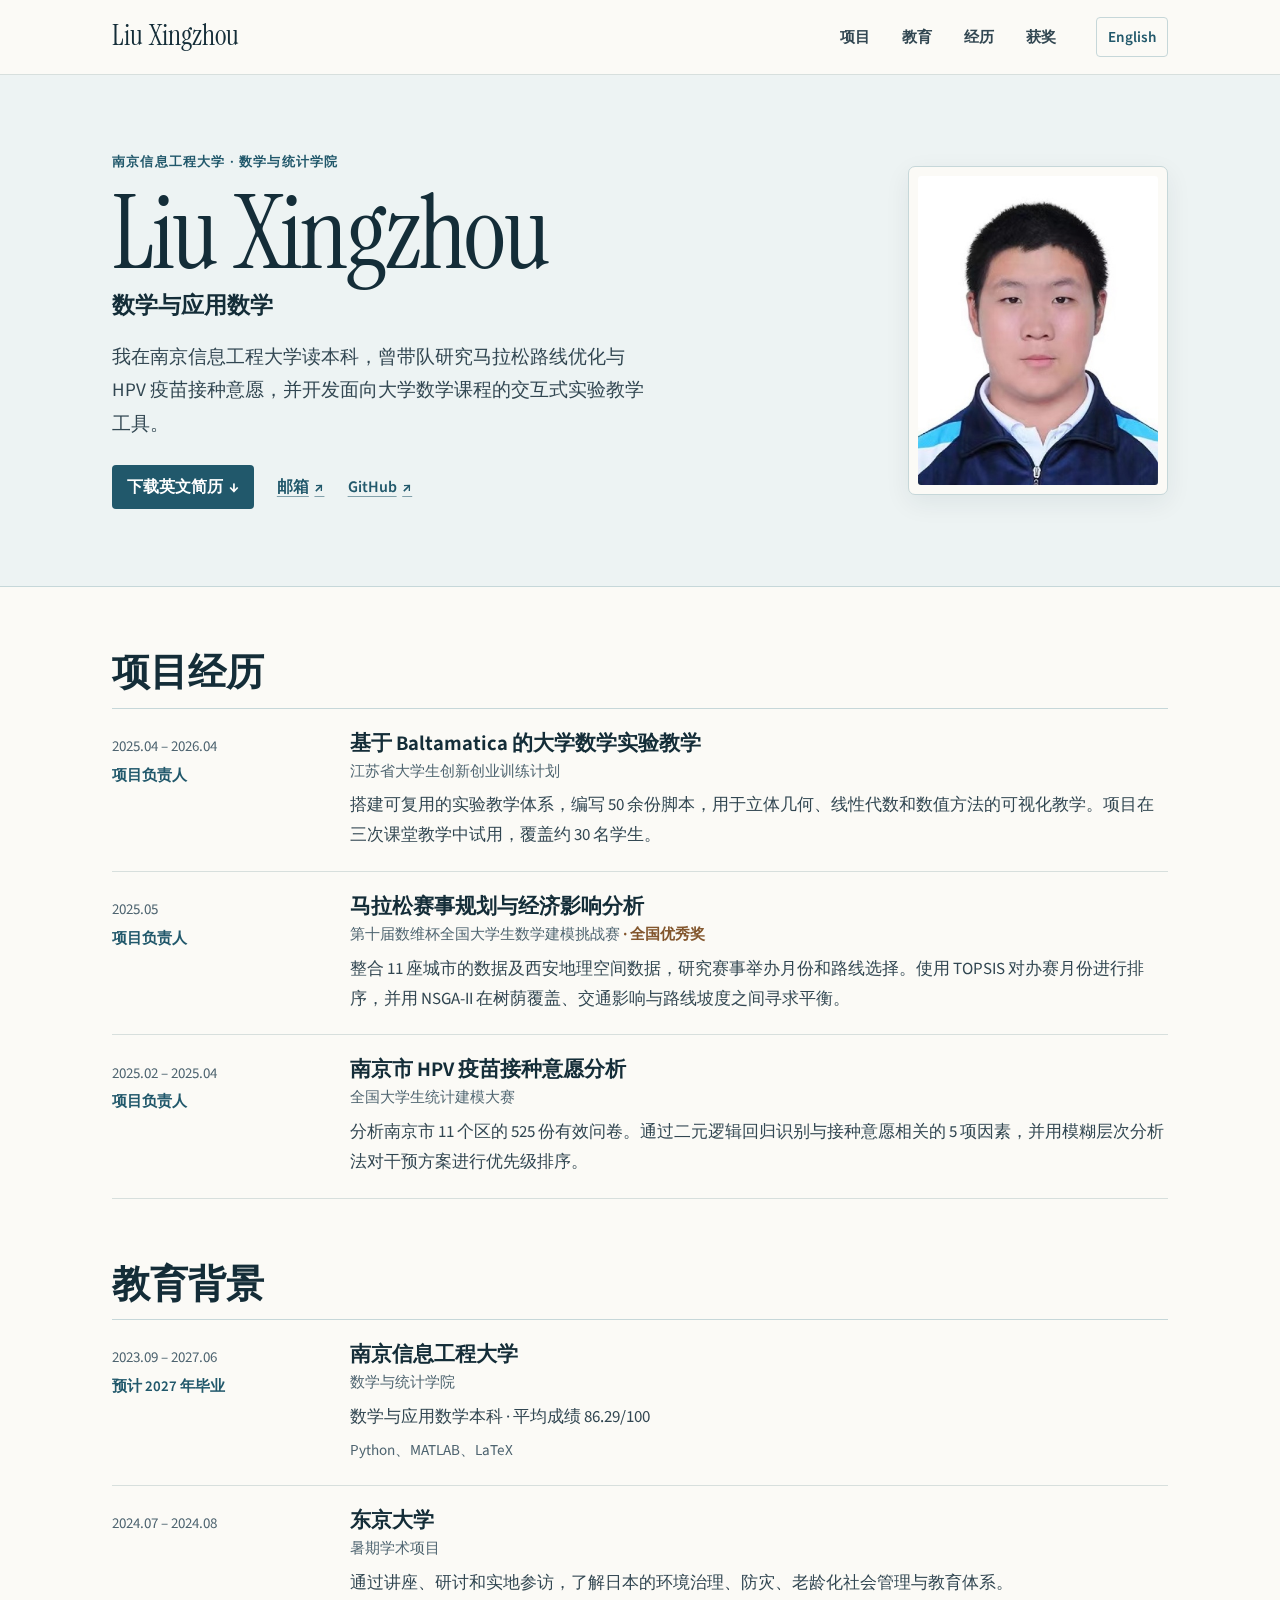
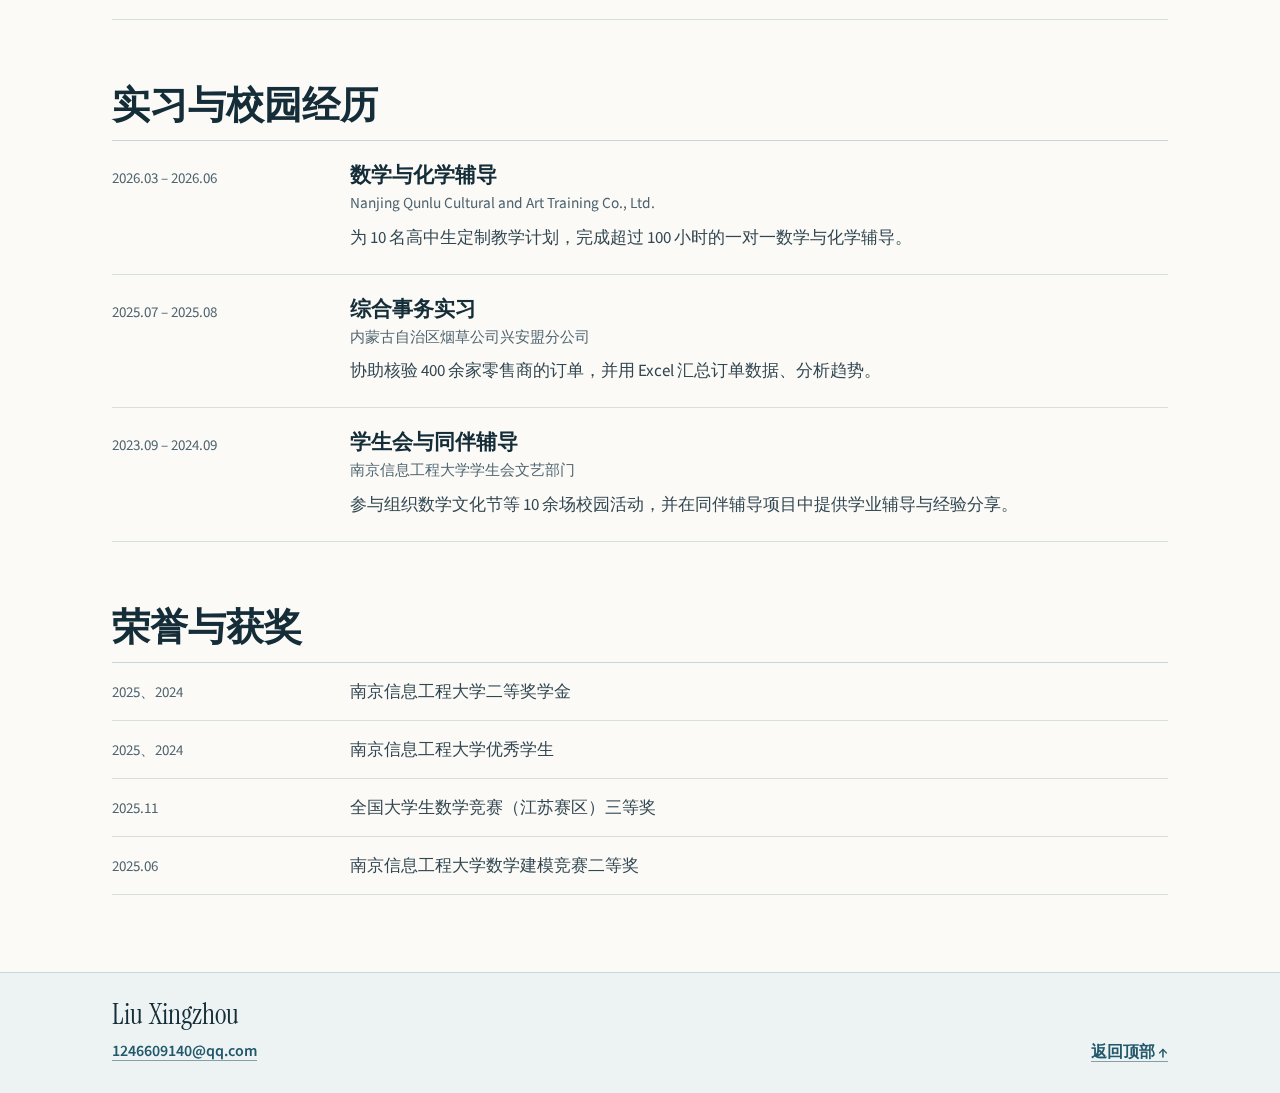
==== zh.html @ d93e66ef "Publish Liu Xingzhou's bilingual academic homepage" ====
<!doctype html>
<html lang="zh-CN">
<head>
  <meta charset="utf-8">
  <meta name="viewport" content="width=device-width, initial-scale=1">
  <meta name="description" content="Liu Xingzhou 的个人学术主页。南京信息工程大学数学与应用数学专业本科生。">
  <title>Liu Xingzhou | 个人学术主页</title>
  <link rel="alternate" hreflang="en" href="index.html">
  <link rel="icon" type="image/png" href="assets/favicon.png">
  <link rel="stylesheet" href="style.css">
</head>
<body id="top">
  <a class="skip-link" href="#main">跳转到正文</a>
  <header class="site-header">
    <div class="shell masthead">
      <a class="wordmark" href="#top" lang="en">Liu Xingzhou</a>
      <nav class="site-nav" aria-label="主导航">
        <a href="#projects">项目</a>
        <a href="#education">教育</a>
        <a href="#experience">经历</a>
        <a href="#honors">获奖</a>
      </nav>
      <a class="language-link" href="index.html" hreflang="en" lang="en">English</a>
    </div>
  </header>

  <main id="main" tabindex="-1">
    <section class="hero" aria-labelledby="name">
      <div class="shell hero-layout">
        <div class="hero-copy">
          <p class="affiliation">南京信息工程大学 · 数学与统计学院</p>
          <h1 id="name" lang="en">Liu Xingzhou</h1>
          <p class="hero-subtitle">数学与应用数学</p>
          <p class="intro">我在南京信息工程大学读本科，曾带队研究马拉松路线优化与 HPV 疫苗接种意愿，并开发面向大学数学课程的交互式实验教学工具。</p>
          <div class="hero-links">
            <a class="primary-link" href="assets/liu-xingzhou-cv.pdf" download>下载英文简历 <span aria-hidden="true">↓</span></a>
            <a class="text-link" href="mailto:1246609140@qq.com">邮箱 <span aria-hidden="true">↗</span></a>
            <a class="text-link" href="https://github.com/JasonDonaldLiu" lang="en">GitHub <span aria-hidden="true">↗</span></a>
          </div>
        </div>
        <div class="portrait">
          <img src="assets/portrait.jpg" width="413" height="531" alt="Liu Xingzhou 的个人照片" fetchpriority="high">
        </div>
      </div>
    </section>

    <div class="shell content">
      <section id="projects" class="section" aria-labelledby="projects-title">
        <h2 id="projects-title">项目经历</h2>
        <article class="entry">
          <div class="entry-meta">
            <p><time datetime="2025-04">2025.04</time> – <time datetime="2026-04">2026.04</time></p>
            <p class="role">项目负责人</p>
          </div>
          <div>
            <h3>基于 Baltamatica 的大学数学实验教学</h3>
            <p class="context">江苏省大学生创新创业训练计划</p>
            <p>搭建可复用的实验教学体系，编写 50 余份脚本，用于立体几何、线性代数和数值方法的可视化教学。项目在三次课堂教学中试用，覆盖约 30 名学生。</p>
          </div>
        </article>
        <article class="entry">
          <div class="entry-meta">
            <p><time datetime="2025-05">2025.05</time></p>
            <p class="role">项目负责人</p>
          </div>
          <div>
            <h3>马拉松赛事规划与经济影响分析</h3>
            <p class="context">第十届数维杯全国大学生数学建模挑战赛 <span class="award-note">· 全国优秀奖</span></p>
            <p>整合 11 座城市的数据及西安地理空间数据，研究赛事举办月份和路线选择。使用 TOPSIS 对办赛月份进行排序，并用 NSGA-II 在树荫覆盖、交通影响与路线坡度之间寻求平衡。</p>
          </div>
        </article>
        <article class="entry">
          <div class="entry-meta">
            <p><time datetime="2025-02">2025.02</time> – <time datetime="2025-04">2025.04</time></p>
            <p class="role">项目负责人</p>
          </div>
          <div>
            <h3>南京市 HPV 疫苗接种意愿分析</h3>
            <p class="context">全国大学生统计建模大赛</p>
            <p>分析南京市 11 个区的 525 份有效问卷。通过二元逻辑回归识别与接种意愿相关的 5 项因素，并用模糊层次分析法对干预方案进行优先级排序。</p>
          </div>
        </article>
      </section>

      <section id="education" class="section" aria-labelledby="education-title">
        <h2 id="education-title">教育背景</h2>
        <article class="entry">
          <div class="entry-meta">
            <p><time datetime="2023-09">2023.09</time> – <time datetime="2027-06">2027.06</time></p>
            <p class="role">预计 2027 年毕业</p>
          </div>
          <div>
            <h3>南京信息工程大学</h3>
            <p class="context">数学与统计学院</p>
            <p>数学与应用数学本科 · 平均成绩 86.29/100</p>
            <p class="tools">Python、MATLAB、LaTeX</p>
          </div>
        </article>
        <article class="entry">
          <div class="entry-meta">
            <p><time datetime="2024-07">2024.07</time> – <time datetime="2024-08">2024.08</time></p>
          </div>
          <div>
            <h3>东京大学</h3>
            <p class="context">暑期学术项目</p>
            <p>通过讲座、研讨和实地参访，了解日本的环境治理、防灾、老龄化社会管理与教育体系。</p>
          </div>
        </article>
      </section>

      <section id="experience" class="section" aria-labelledby="experience-title">
        <h2 id="experience-title">实习与校园经历</h2>
        <article class="entry">
          <div class="entry-meta">
            <p><time datetime="2026-03">2026.03</time> – <time datetime="2026-06">2026.06</time></p>
          </div>
          <div>
            <h3>数学与化学辅导</h3>
            <p class="context" lang="en">Nanjing Qunlu Cultural and Art Training Co., Ltd.</p>
            <p>为 10 名高中生定制教学计划，完成超过 100 小时的一对一数学与化学辅导。</p>
          </div>
        </article>
        <article class="entry">
          <div class="entry-meta">
            <p><time datetime="2025-07">2025.07</time> – <time datetime="2025-08">2025.08</time></p>
          </div>
          <div>
            <h3>综合事务实习</h3>
            <p class="context">内蒙古自治区烟草公司兴安盟分公司</p>
            <p>协助核验 400 余家零售商的订单，并用 Excel 汇总订单数据、分析趋势。</p>
          </div>
        </article>
        <article class="entry">
          <div class="entry-meta">
            <p><time datetime="2023-09">2023.09</time> – <time datetime="2024-09">2024.09</time></p>
          </div>
          <div>
            <h3>学生会与同伴辅导</h3>
            <p class="context">南京信息工程大学学生会文艺部门</p>
            <p>参与组织数学文化节等 10 余场校园活动，并在同伴辅导项目中提供学业辅导与经验分享。</p>
          </div>
        </article>
      </section>

      <section id="honors" class="section" aria-labelledby="honors-title">
        <h2 id="honors-title">荣誉与获奖</h2>
        <ul class="honors-list">
          <li><span class="honors-date"><time datetime="2025">2025</time>、<time datetime="2024">2024</time></span><span>南京信息工程大学二等奖学金</span></li>
          <li><span class="honors-date"><time datetime="2025">2025</time>、<time datetime="2024">2024</time></span><span>南京信息工程大学优秀学生</span></li>
          <li><time class="honors-date" datetime="2025-11">2025.11</time><span>全国大学生数学竞赛（江苏赛区）三等奖</span></li>
          <li><time class="honors-date" datetime="2025-06">2025.06</time><span>南京信息工程大学数学建模竞赛二等奖</span></li>
        </ul>
      </section>
    </div>
  </main>

  <footer class="site-footer">
    <div class="shell footer-layout">
      <div>
        <p class="wordmark" lang="en">Liu Xingzhou</p>
        <a class="text-link" href="mailto:1246609140@qq.com">1246609140@qq.com</a>
      </div>
      <a class="text-link" href="#top">返回顶部 <span aria-hidden="true">↑</span></a>
    </div>
  </footer>
</body>
</html>
---- style.css ----
@font-face {
  font-family: "Instrument Serif";
  src: url("assets/instrument-serif.ttf") format("truetype");
  font-weight: 400;
  font-display: swap;
}

@font-face {
  font-family: "Source Sans 3";
  src: url("assets/source-sans-3.woff2") format("woff2");
  font-weight: 200 900;
  font-display: swap;
}

:root {
  color-scheme: light;
  --paper: #fbfaf6;
  --mist: #edf3f3;
  --ink: #142d38;
  --text: #314651;
  --muted: #4e6470;
  --accent: #21586b;
  --dark-accent: #143e4e;
  --rule: #d7dfdd;
  --hero-rule: #c6d7d9;
  --copper: #82562d;
  --serif: "Instrument Serif", "STIX Two Text", Georgia, serif;
  --sans: "Source Sans 3", system-ui, "PingFang SC", "Microsoft YaHei", sans-serif;
  --gutter: clamp(1.25rem, 4vw, 2.5rem);
}

*, *::before, *::after {
  box-sizing: border-box;
}

body {
  margin: 0;
  background: var(--paper);
  color: var(--text);
  font-family: var(--sans);
  font-size: 1.0625rem;
  line-height: 1.6;
}

h1, h2, h3, p {
  margin: 0;
}

a {
  color: var(--accent);
  text-underline-offset: 0.24em;
}

a:hover {
  color: var(--dark-accent);
}

a:focus-visible {
  outline: 2px solid var(--accent);
  outline-offset: 4px;
}

.shell {
  width: min(100% - var(--gutter) * 2, 66rem);
  margin-inline: auto;
}

.skip-link {
  position: absolute;
  z-index: 1;
  top: 0.75rem;
  left: var(--gutter);
  padding: 0.5rem 0.85rem;
  transform: translateY(calc(-100% - 0.75rem));
  background: var(--paper);
}

.skip-link:focus {
  transform: none;
}

.site-header {
  border-bottom: 1px solid var(--rule);
}

.masthead {
  display: grid;
  grid-template-columns: 1fr auto auto;
  grid-template-areas: "name nav language";
  align-items: center;
  gap: clamp(1rem, 3.2vw, 2.5rem);
  min-height: 4.6rem;
}

.wordmark {
  grid-area: name;
  width: fit-content;
  color: var(--ink);
  font-family: var(--serif);
  font-size: 1.75rem;
  line-height: 1.1;
  text-decoration: none;
}

.site-nav {
  grid-area: nav;
  display: flex;
  flex-wrap: wrap;
  gap: 0.15rem clamp(0.85rem, 3vw, 2rem);
}

.site-nav a,
.language-link {
  display: inline-flex;
  align-items: center;
  min-height: 2.5rem;
  font-size: 0.95rem;
  font-weight: 600;
  text-decoration: none;
}

.site-nav a {
  color: var(--text);
}

.site-nav a:hover {
  color: var(--accent);
  text-decoration: underline;
}

.language-link {
  grid-area: language;
  justify-content: center;
  justify-self: end;
  min-width: 3.75rem;
  padding-inline: 0.7rem;
  border: 1px solid var(--hero-rule);
  border-radius: 4px;
}

.language-link:hover {
  background: var(--mist);
}

.hero {
  background: var(--mist);
  border-bottom: 1px solid var(--hero-rule);
}

.hero-layout {
  display: grid;
  grid-template-columns: minmax(0, 1fr) clamp(12.5rem, 23vw, 16.25rem);
  align-items: center;
  column-gap: clamp(2.25rem, 9vw, 8.5rem);
  padding-block: clamp(3.25rem, 6vw, 5.5rem);
}

.affiliation {
  color: var(--accent);
  font-size: 0.82rem;
  font-weight: 650;
  letter-spacing: 0.09em;
  text-transform: uppercase;
}

h1 {
  margin-block: 0.62rem 0.32rem;
  color: var(--ink);
  font-family: var(--serif);
  font-size: clamp(3.45rem, 8vw, 6.5rem);
  font-weight: 400;
  letter-spacing: -0.022em;
  line-height: 0.98;
}

.hero-subtitle {
  color: var(--ink);
  font-size: clamp(1.12rem, 2.2vw, 1.45rem);
  font-weight: 600;
  line-height: 1.4;
}

.intro {
  max-width: 34rem;
  margin-block: 1.1rem 1.55rem;
  font-size: clamp(1.0625rem, 1.7vw, 1.2rem);
}

.hero-links {
  display: flex;
  flex-wrap: wrap;
  align-items: center;
  gap: 0.3rem clamp(0.9rem, 3vw, 1.45rem);
}

.hero-links a {
  display: inline-flex;
  align-items: center;
  gap: 0.35rem;
  min-height: 2.75rem;
  white-space: nowrap;
}

.primary-link {
  padding: 0.5rem 0.94rem;
  border-radius: 4px;
  background: var(--accent);
  color: #fff;
  font-size: 1rem;
  font-weight: 650;
  text-decoration: none;
}

.primary-link:hover {
  background: var(--dark-accent);
  color: #fff;
}

.text-link {
  font-size: 1rem;
  font-weight: 600;
  text-decoration-color: #81a0aa;
}

.text-link:hover {
  text-decoration-color: currentColor;
}

.portrait {
  padding: 0.55rem;
  border: 1px solid var(--hero-rule);
  border-radius: 7px;
  background: var(--paper);
  box-shadow: 0 8px 26px rgb(20 45 56 / 7%);
}

.portrait img {
  display: block;
  width: 100%;
  height: auto;
  border-radius: 3px;
}

.content {
  padding-block: clamp(2.65rem, 5vw, 4.5rem) clamp(3.5rem, 6vw, 5rem);
}

.section + .section {
  margin-top: clamp(2.5rem, 6vw, 4rem);
}

h2 {
  padding-bottom: 0.62rem;
  border-bottom: 1px solid var(--hero-rule);
  color: var(--ink);
  font-family: var(--serif);
  font-size: clamp(2.45rem, 4.4vw, 3.55rem);
  font-weight: 400;
  letter-spacing: -0.018em;
  line-height: 1.12;
}

.entry, .honors-list li {
  display: grid;
  grid-template-columns: 11.75rem minmax(0, 1fr);
  gap: clamp(1.5rem, 4vw, 3.15rem);
  border-bottom: 1px solid var(--rule);
}

.entry {
  padding-block: 1.32rem;
}

.entry-meta,
.honors-date {
  color: var(--muted);
  font-size: 0.94rem;
  font-variant-numeric: tabular-nums;
}

.entry-meta {
  padding-top: 0.19rem;
}

.role {
  margin-top: 0.15rem;
  color: var(--accent);
  font-weight: 600;
}

h3 {
  color: var(--ink);
  font-size: clamp(1.2rem, 2.3vw, 1.47rem);
  font-weight: 650;
  line-height: 1.28;
}

.context {
  margin-top: 0.26rem;
  color: var(--muted);
  font-size: 0.96rem;
  line-height: 1.4;
}

.context + p {
  margin-top: 0.52rem;
}

.award-note {
  color: var(--copper);
  font-weight: 650;
}

.tools {
  margin-top: 0.35rem;
  color: var(--muted);
  font-size: 0.95rem;
}

.honors-list {
  margin: 0;
  padding: 0;
  list-style: none;
}

.honors-list li {
  align-items: baseline;
  padding-block: 0.85rem;
}

.site-footer {
  border-top: 1px solid var(--hero-rule);
  background: var(--mist);
}

.footer-layout {
  display: flex;
  flex-wrap: wrap;
  align-items: end;
  justify-content: space-between;
  gap: 0.8rem 1rem;
  padding-block: 1.7rem;
}

.site-footer .wordmark {
  margin-bottom: 0.35rem;
}

html[lang="zh-CN"] body {
  line-height: 1.75;
}

html[lang="zh-CN"] h2 {
  padding-bottom: 0.85rem;
  font-family: var(--sans);
  font-size: clamp(1.75rem, 4.4vw, 2.4rem);
  font-weight: 600;
  letter-spacing: 0;
}

html[lang="zh-CN"] h3 {
  font-size: clamp(1.13rem, 2.3vw, 1.3rem);
}

@media (max-width: 45rem) {
  .masthead {
    grid-template-columns: 1fr auto;
    grid-template-areas: "name language" "nav nav";
    row-gap: 0.1rem;
    padding-top: 0.58rem;
  }

  .site-nav {
    gap: 0.05rem clamp(1rem, 4vw, 1.8rem);
  }

  .hero-layout {
    grid-template-columns: 1fr;
    gap: 1.5rem;
    padding-block: 2rem 2.25rem;
  }

  .portrait {
    grid-row: 1;
    width: clamp(7.3rem, 28vw, 9.5rem);
    padding: 0.32rem;
  }

  h1 {
    font-size: clamp(3.15rem, 12vw, 5.4rem);
  }

  .entry,
  .honors-list li {
    grid-template-columns: 1fr;
    gap: 0.34rem;
  }

  .entry-meta {
    display: flex;
    flex-wrap: wrap;
    gap: 0.15rem 0.8rem;
    padding-top: 0;
  }

  .entry-meta .role {
    margin-top: 0;
  }
}

@media (prefers-reduced-motion: no-preference) {
  html {
    scroll-behavior: smooth;
  }
}
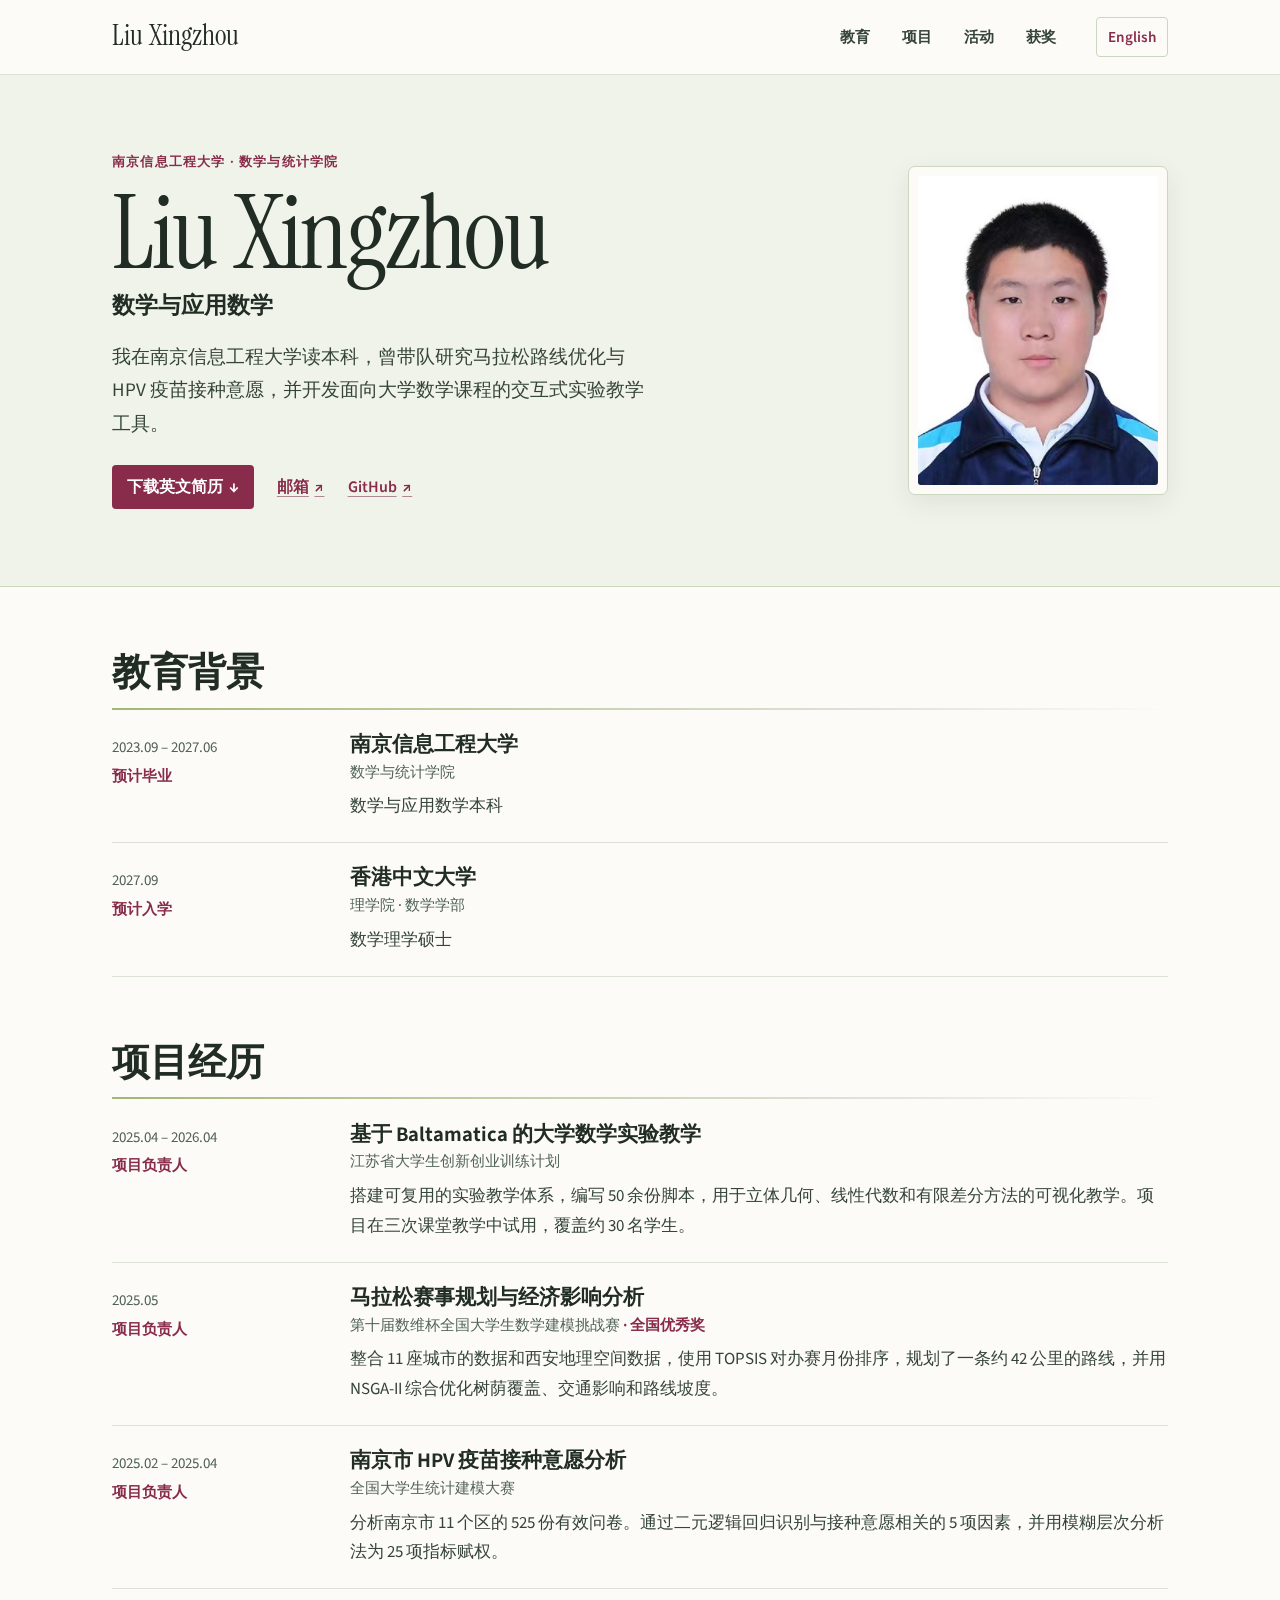
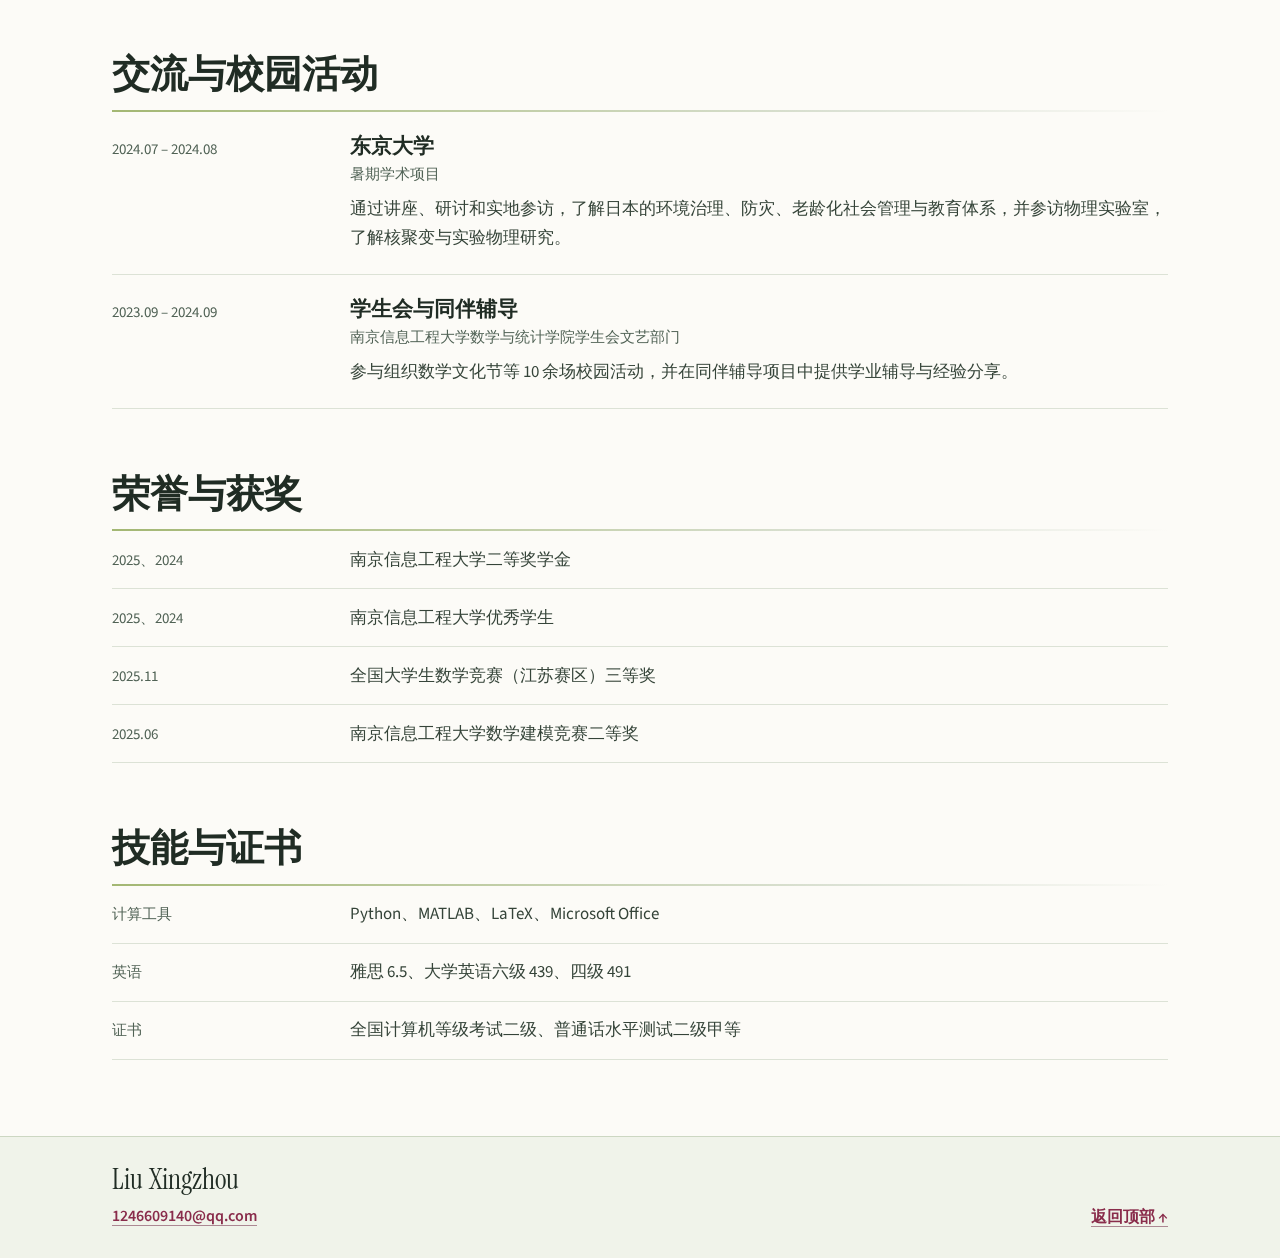
==== commit ba7bf4f5: "Refresh academic CV and bilingual homepage" ====
--- a/zh.html
+++ b/zh.html
@@ -15,9 +15,9 @@
     <div class="shell masthead">
       <a class="wordmark" href="#top" lang="en">Liu Xingzhou</a>
       <nav class="site-nav" aria-label="主导航">
+        <a href="#education">教育</a>
         <a href="#projects">项目</a>
-        <a href="#education">教育</a>
-        <a href="#experience">经历</a>
+        <a href="#experience">活动</a>
         <a href="#honors">获奖</a>
       </nav>
       <a class="language-link" href="index.html" hreflang="en" lang="en">English</a>
@@ -45,6 +45,32 @@
     </section>
 
     <div class="shell content">
+      <section id="education" class="section" aria-labelledby="education-title">
+        <h2 id="education-title">教育背景</h2>
+        <article class="entry">
+          <div class="entry-meta">
+            <p><time datetime="2023-09">2023.09</time> – <time datetime="2027-06">2027.06</time></p>
+            <p class="role">预计毕业</p>
+          </div>
+          <div>
+            <h3>南京信息工程大学</h3>
+            <p class="context">数学与统计学院</p>
+            <p>数学与应用数学本科</p>
+          </div>
+        </article>
+        <article class="entry">
+          <div class="entry-meta">
+            <p><time datetime="2027-09">2027.09</time></p>
+            <p class="role">预计入学</p>
+          </div>
+          <div>
+            <h3>香港中文大学</h3>
+            <p class="context">理学院 · 数学学部</p>
+            <p>数学理学硕士</p>
+          </div>
+        </article>
+      </section>
+
       <section id="projects" class="section" aria-labelledby="projects-title">
         <h2 id="projects-title">项目经历</h2>
         <article class="entry">
@@ -55,7 +81,7 @@
           <div>
             <h3>基于 Baltamatica 的大学数学实验教学</h3>
             <p class="context">江苏省大学生创新创业训练计划</p>
-            <p>搭建可复用的实验教学体系，编写 50 余份脚本，用于立体几何、线性代数和数值方法的可视化教学。项目在三次课堂教学中试用，覆盖约 30 名学生。</p>
+            <p>搭建可复用的实验教学体系，编写 50 余份脚本，用于立体几何、线性代数和有限差分方法的可视化教学。项目在三次课堂教学中试用，覆盖约 30 名学生。</p>
           </div>
         </article>
         <article class="entry">
@@ -66,7 +92,7 @@
           <div>
             <h3>马拉松赛事规划与经济影响分析</h3>
             <p class="context">第十届数维杯全国大学生数学建模挑战赛 <span class="award-note">· 全国优秀奖</span></p>
-            <p>整合 11 座城市的数据及西安地理空间数据，研究赛事举办月份和路线选择。使用 TOPSIS 对办赛月份进行排序，并用 NSGA-II 在树荫覆盖、交通影响与路线坡度之间寻求平衡。</p>
+            <p>整合 11 座城市的数据和西安地理空间数据，使用 TOPSIS 对办赛月份排序，规划了一条约 42 公里的路线，并用 NSGA-II 综合优化树荫覆盖、交通影响和路线坡度。</p>
           </div>
         </article>
         <article class="entry">
@@ -77,25 +103,13 @@
           <div>
             <h3>南京市 HPV 疫苗接种意愿分析</h3>
             <p class="context">全国大学生统计建模大赛</p>
-            <p>分析南京市 11 个区的 525 份有效问卷。通过二元逻辑回归识别与接种意愿相关的 5 项因素，并用模糊层次分析法对干预方案进行优先级排序。</p>
+            <p>分析南京市 11 个区的 525 份有效问卷。通过二元逻辑回归识别与接种意愿相关的 5 项因素，并用模糊层次分析法为 25 项指标赋权。</p>
           </div>
         </article>
       </section>
 
-      <section id="education" class="section" aria-labelledby="education-title">
-        <h2 id="education-title">教育背景</h2>
-        <article class="entry">
-          <div class="entry-meta">
-            <p><time datetime="2023-09">2023.09</time> – <time datetime="2027-06">2027.06</time></p>
-            <p class="role">预计 2027 年毕业</p>
-          </div>
-          <div>
-            <h3>南京信息工程大学</h3>
-            <p class="context">数学与统计学院</p>
-            <p>数学与应用数学本科 · 平均成绩 86.29/100</p>
-            <p class="tools">Python、MATLAB、LaTeX</p>
-          </div>
-        </article>
+      <section id="experience" class="section" aria-labelledby="experience-title">
+        <h2 id="experience-title">交流与校园活动</h2>
         <article class="entry">
           <div class="entry-meta">
             <p><time datetime="2024-07">2024.07</time> – <time datetime="2024-08">2024.08</time></p>
@@ -103,31 +117,7 @@
           <div>
             <h3>东京大学</h3>
             <p class="context">暑期学术项目</p>
-            <p>通过讲座、研讨和实地参访，了解日本的环境治理、防灾、老龄化社会管理与教育体系。</p>
-          </div>
-        </article>
-      </section>
-
-      <section id="experience" class="section" aria-labelledby="experience-title">
-        <h2 id="experience-title">实习与校园经历</h2>
-        <article class="entry">
-          <div class="entry-meta">
-            <p><time datetime="2026-03">2026.03</time> – <time datetime="2026-06">2026.06</time></p>
-          </div>
-          <div>
-            <h3>数学与化学辅导</h3>
-            <p class="context" lang="en">Nanjing Qunlu Cultural and Art Training Co., Ltd.</p>
-            <p>为 10 名高中生定制教学计划，完成超过 100 小时的一对一数学与化学辅导。</p>
-          </div>
-        </article>
-        <article class="entry">
-          <div class="entry-meta">
-            <p><time datetime="2025-07">2025.07</time> – <time datetime="2025-08">2025.08</time></p>
-          </div>
-          <div>
-            <h3>综合事务实习</h3>
-            <p class="context">内蒙古自治区烟草公司兴安盟分公司</p>
-            <p>协助核验 400 余家零售商的订单，并用 Excel 汇总订单数据、分析趋势。</p>
+            <p>通过讲座、研讨和实地参访，了解日本的环境治理、防灾、老龄化社会管理与教育体系，并参访物理实验室，了解核聚变与实验物理研究。</p>
           </div>
         </article>
         <article class="entry">
@@ -136,7 +126,7 @@
           </div>
           <div>
             <h3>学生会与同伴辅导</h3>
-            <p class="context">南京信息工程大学学生会文艺部门</p>
+            <p class="context">南京信息工程大学数学与统计学院学生会文艺部门</p>
             <p>参与组织数学文化节等 10 余场校园活动，并在同伴辅导项目中提供学业辅导与经验分享。</p>
           </div>
         </article>
@@ -144,11 +134,20 @@
 
       <section id="honors" class="section" aria-labelledby="honors-title">
         <h2 id="honors-title">荣誉与获奖</h2>
-        <ul class="honors-list">
-          <li><span class="honors-date"><time datetime="2025">2025</time>、<time datetime="2024">2024</time></span><span>南京信息工程大学二等奖学金</span></li>
-          <li><span class="honors-date"><time datetime="2025">2025</time>、<time datetime="2024">2024</time></span><span>南京信息工程大学优秀学生</span></li>
-          <li><time class="honors-date" datetime="2025-11">2025.11</time><span>全国大学生数学竞赛（江苏赛区）三等奖</span></li>
-          <li><time class="honors-date" datetime="2025-06">2025.06</time><span>南京信息工程大学数学建模竞赛二等奖</span></li>
+        <ul class="detail-list">
+          <li><span class="row-label"><time datetime="2025">2025</time>、<time datetime="2024">2024</time></span><span>南京信息工程大学二等奖学金</span></li>
+          <li><span class="row-label"><time datetime="2025">2025</time>、<time datetime="2024">2024</time></span><span>南京信息工程大学优秀学生</span></li>
+          <li><time class="row-label" datetime="2025-11">2025.11</time><span>全国大学生数学竞赛（江苏赛区）三等奖</span></li>
+          <li><time class="row-label" datetime="2025-06">2025.06</time><span>南京信息工程大学数学建模竞赛二等奖</span></li>
+        </ul>
+      </section>
+
+      <section id="skills" class="section" aria-labelledby="skills-title">
+        <h2 id="skills-title">技能与证书</h2>
+        <ul class="detail-list">
+          <li><span class="row-label">计算工具</span><span>Python、MATLAB、LaTeX、Microsoft Office</span></li>
+          <li><span class="row-label">英语</span><span>雅思 6.5、大学英语六级 439、四级 491</span></li>
+          <li><span class="row-label">证书</span><span>全国计算机等级考试二级、普通话水平测试二级甲等</span></li>
         </ul>
       </section>
     </div>
--- a/style.css
+++ b/style.css
@@ -14,16 +14,16 @@
 
 :root {
   color-scheme: light;
-  --paper: #fbfaf6;
-  --mist: #edf3f3;
-  --ink: #142d38;
-  --text: #314651;
-  --muted: #4e6470;
-  --accent: #21586b;
-  --dark-accent: #143e4e;
-  --rule: #d7dfdd;
-  --hero-rule: #c6d7d9;
-  --copper: #82562d;
+  --paper: #fcfbf7;
+  --mist: #f0f3ea;
+  --ink: #202c24;
+  --text: #354439;
+  --muted: #506255;
+  --accent: #892c4b;
+  --dark-accent: #672038;
+  --rule: #dce2d6;
+  --hero-rule: #ccd7c2;
+  --section-rule: #a3b773;
   --serif: "Instrument Serif", "STIX Two Text", Georgia, serif;
   --sans: "Source Sans 3", system-ui, "PingFang SC", "Microsoft YaHei", sans-serif;
   --gutter: clamp(1.25rem, 4vw, 2.5rem);
@@ -219,7 +219,7 @@
 .text-link {
   font-size: 1rem;
   font-weight: 600;
-  text-decoration-color: #81a0aa;
+  text-decoration-color: #ac8893;
 }
 
 .text-link:hover {
@@ -231,7 +231,7 @@
   border: 1px solid var(--hero-rule);
   border-radius: 7px;
   background: var(--paper);
-  box-shadow: 0 8px 26px rgb(20 45 56 / 7%);
+  box-shadow: 0 8px 26px rgb(32 44 36 / 8%);
 }
 
 .portrait img {
@@ -251,7 +251,8 @@
 
 h2 {
   padding-bottom: 0.62rem;
-  border-bottom: 1px solid var(--hero-rule);
+  border-bottom: 2px solid var(--section-rule);
+  border-image: linear-gradient(90deg, var(--section-rule), var(--rule) 70%, transparent) 1;
   color: var(--ink);
   font-family: var(--serif);
   font-size: clamp(2.45rem, 4.4vw, 3.55rem);
@@ -260,7 +261,7 @@
   line-height: 1.12;
 }
 
-.entry, .honors-list li {
+.entry, .detail-list li {
   display: grid;
   grid-template-columns: 11.75rem minmax(0, 1fr);
   gap: clamp(1.5rem, 4vw, 3.15rem);
@@ -272,7 +273,7 @@
 }
 
 .entry-meta,
-.honors-date {
+.row-label {
   color: var(--muted);
   font-size: 0.94rem;
   font-variant-numeric: tabular-nums;
@@ -307,23 +308,17 @@
 }
 
 .award-note {
-  color: var(--copper);
+  color: var(--accent);
   font-weight: 650;
 }
 
-.tools {
-  margin-top: 0.35rem;
-  color: var(--muted);
-  font-size: 0.95rem;
-}
-
-.honors-list {
+.detail-list {
   margin: 0;
   padding: 0;
   list-style: none;
 }
 
-.honors-list li {
+.detail-list li {
   align-items: baseline;
   padding-block: 0.85rem;
 }
@@ -391,7 +386,7 @@
   }
 
   .entry,
-  .honors-list li {
+  .detail-list li {
     grid-template-columns: 1fr;
     gap: 0.34rem;
   }
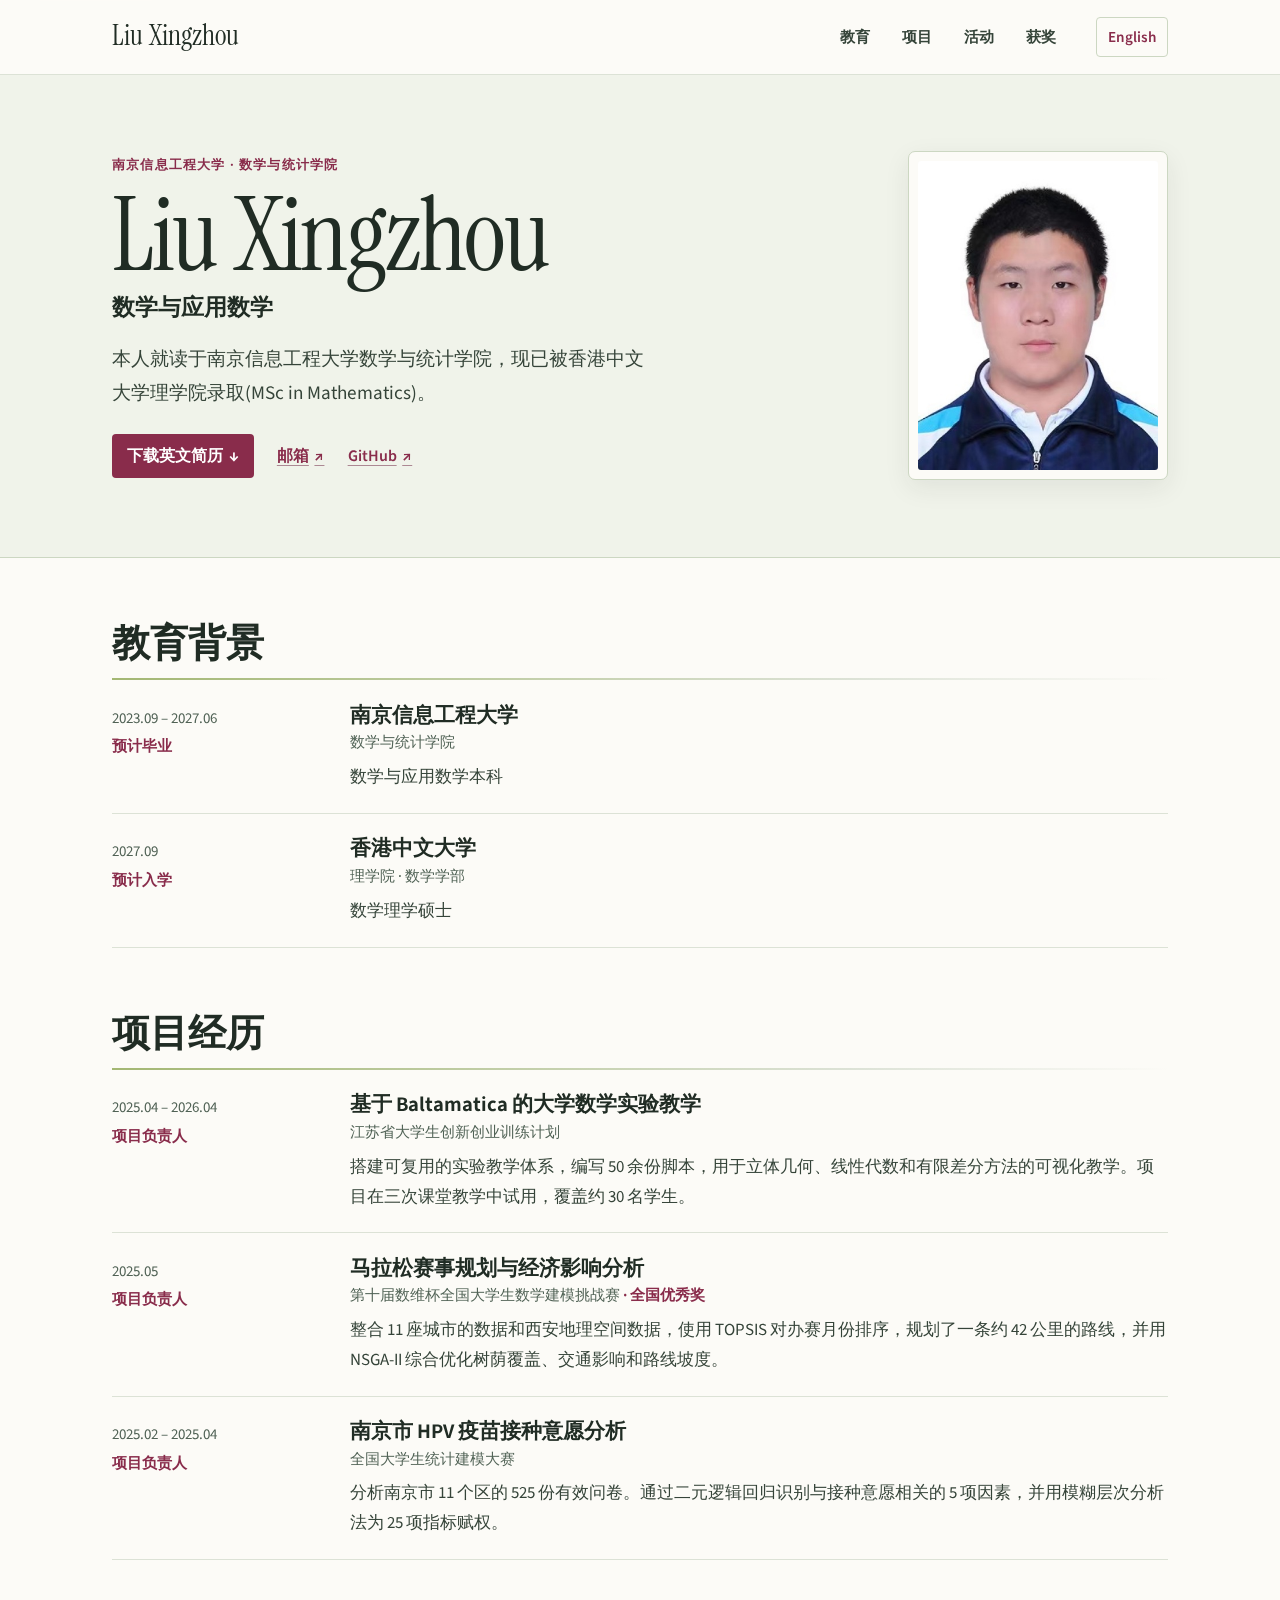
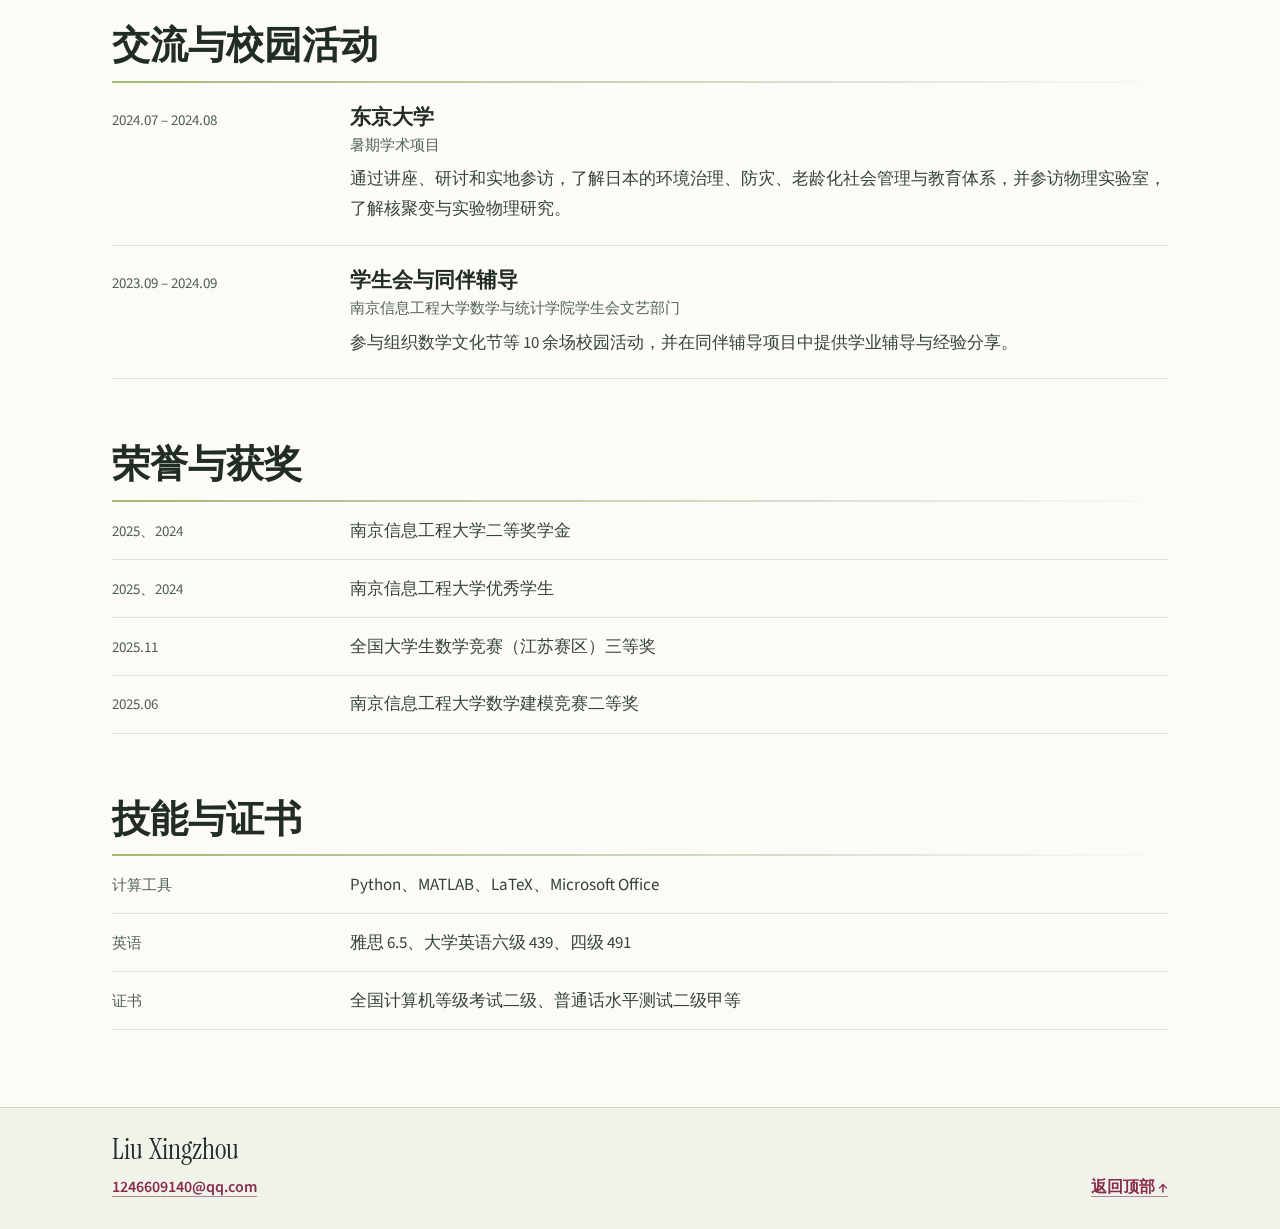
==== commit d2538ec5: "Revise introduction in zh.html Updated introduction paragraph with new information about academic st" ====
--- a/zh.html
+++ b/zh.html
@@ -31,7 +31,7 @@
           <p class="affiliation">南京信息工程大学 · 数学与统计学院</p>
           <h1 id="name" lang="en">Liu Xingzhou</h1>
           <p class="hero-subtitle">数学与应用数学</p>
-          <p class="intro">我在南京信息工程大学读本科，曾带队研究马拉松路线优化与 HPV 疫苗接种意愿，并开发面向大学数学课程的交互式实验教学工具。</p>
+          <p class="intro">本人就读于南京信息工程大学数学与统计学院，现已被香港中文大学理学院录取(MSc in Mathematics)。</p>
           <div class="hero-links">
             <a class="primary-link" href="assets/liu-xingzhou-cv.pdf" download>下载英文简历 <span aria-hidden="true">↓</span></a>
             <a class="text-link" href="mailto:1246609140@qq.com">邮箱 <span aria-hidden="true">↗</span></a>
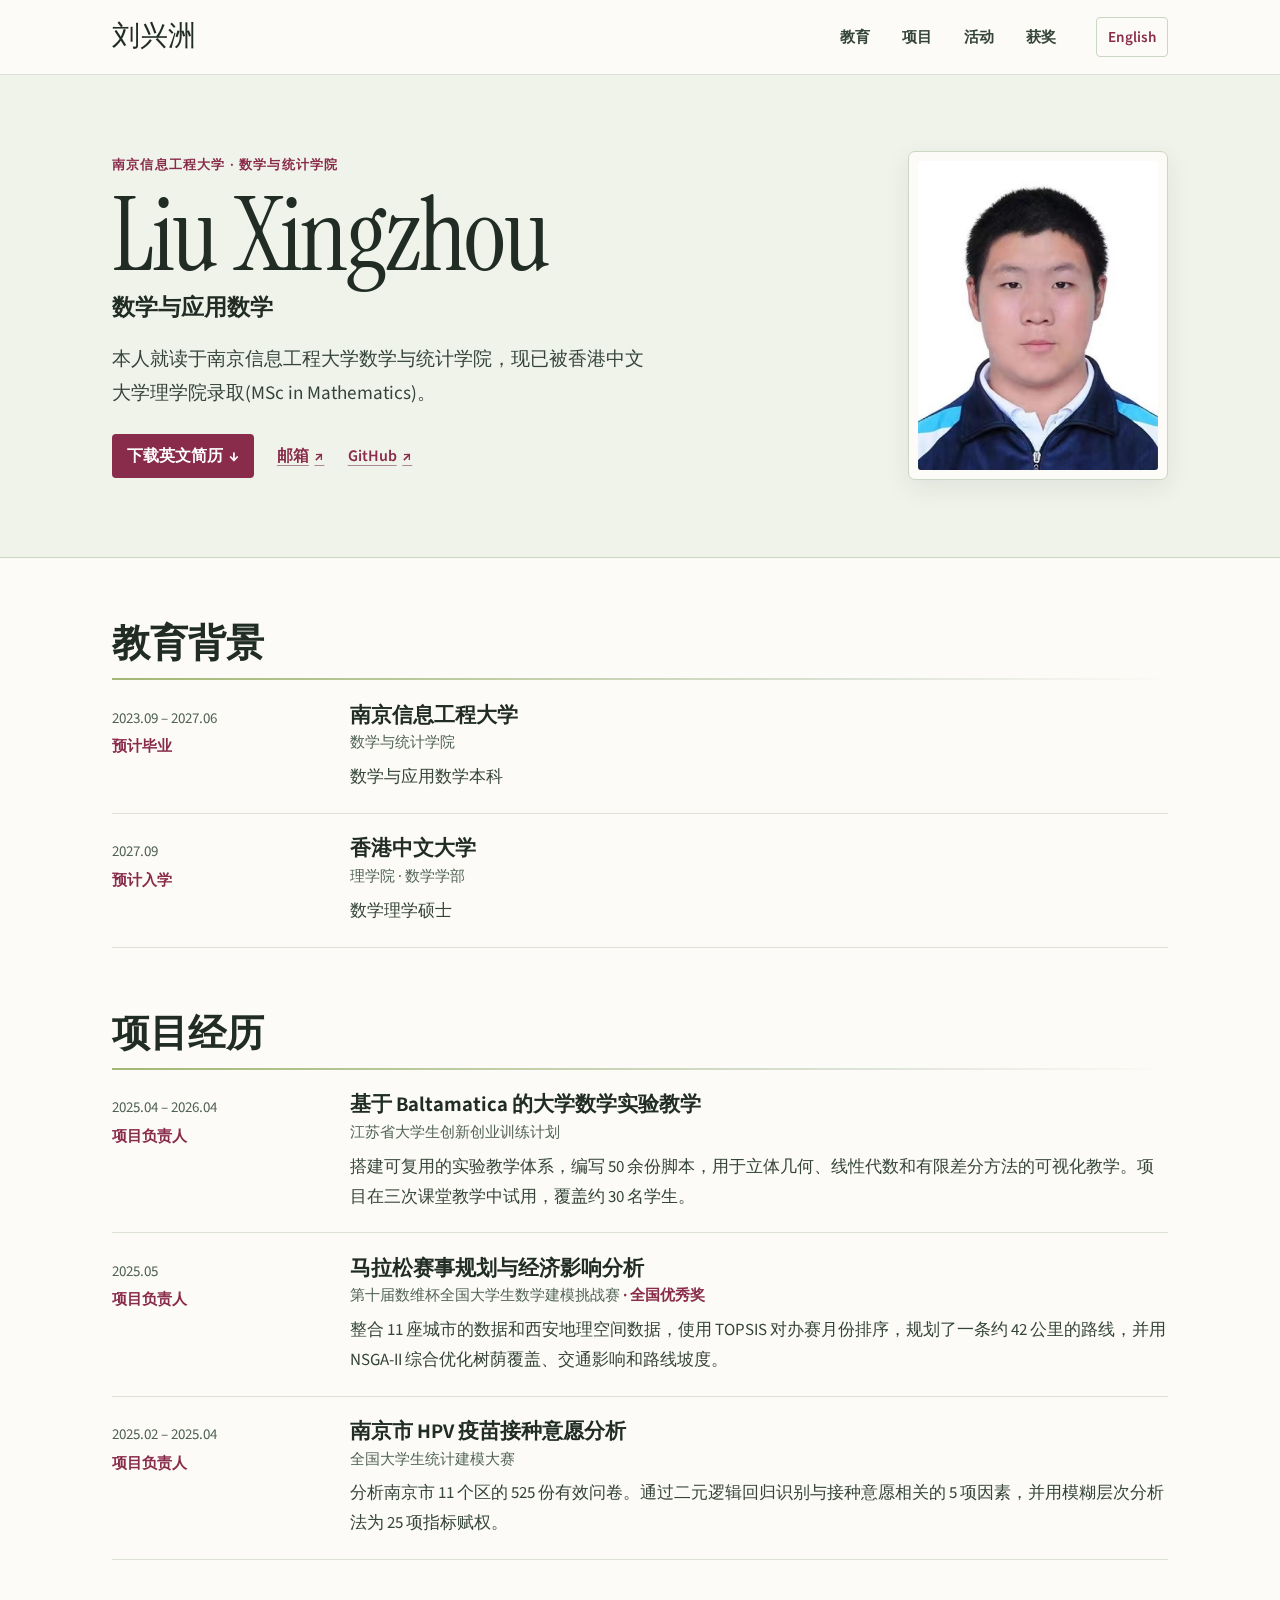
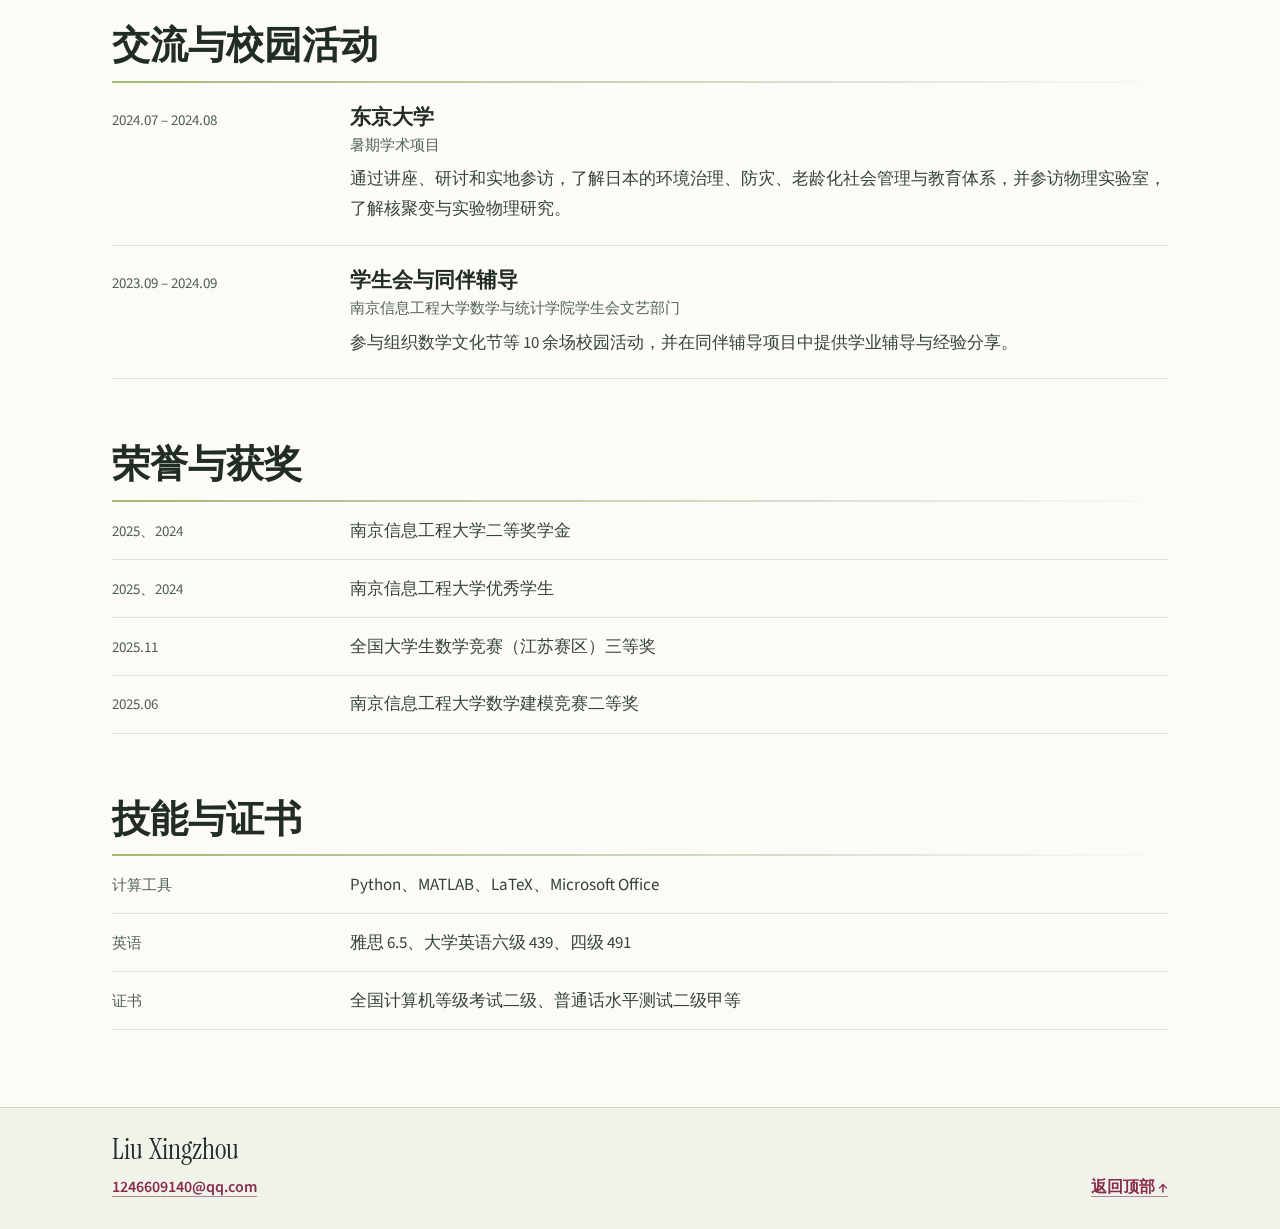
==== commit ce3649e0: "Update wordmark link text to Chinese" ====
--- a/zh.html
+++ b/zh.html
@@ -13,7 +13,7 @@
   <a class="skip-link" href="#main">跳转到正文</a>
   <header class="site-header">
     <div class="shell masthead">
-      <a class="wordmark" href="#top" lang="en">Liu Xingzhou</a>
+      <a class="wordmark" href="#top" lang="cn">刘兴洲</a>
       <nav class="site-nav" aria-label="主导航">
         <a href="#education">教育</a>
         <a href="#projects">项目</a>
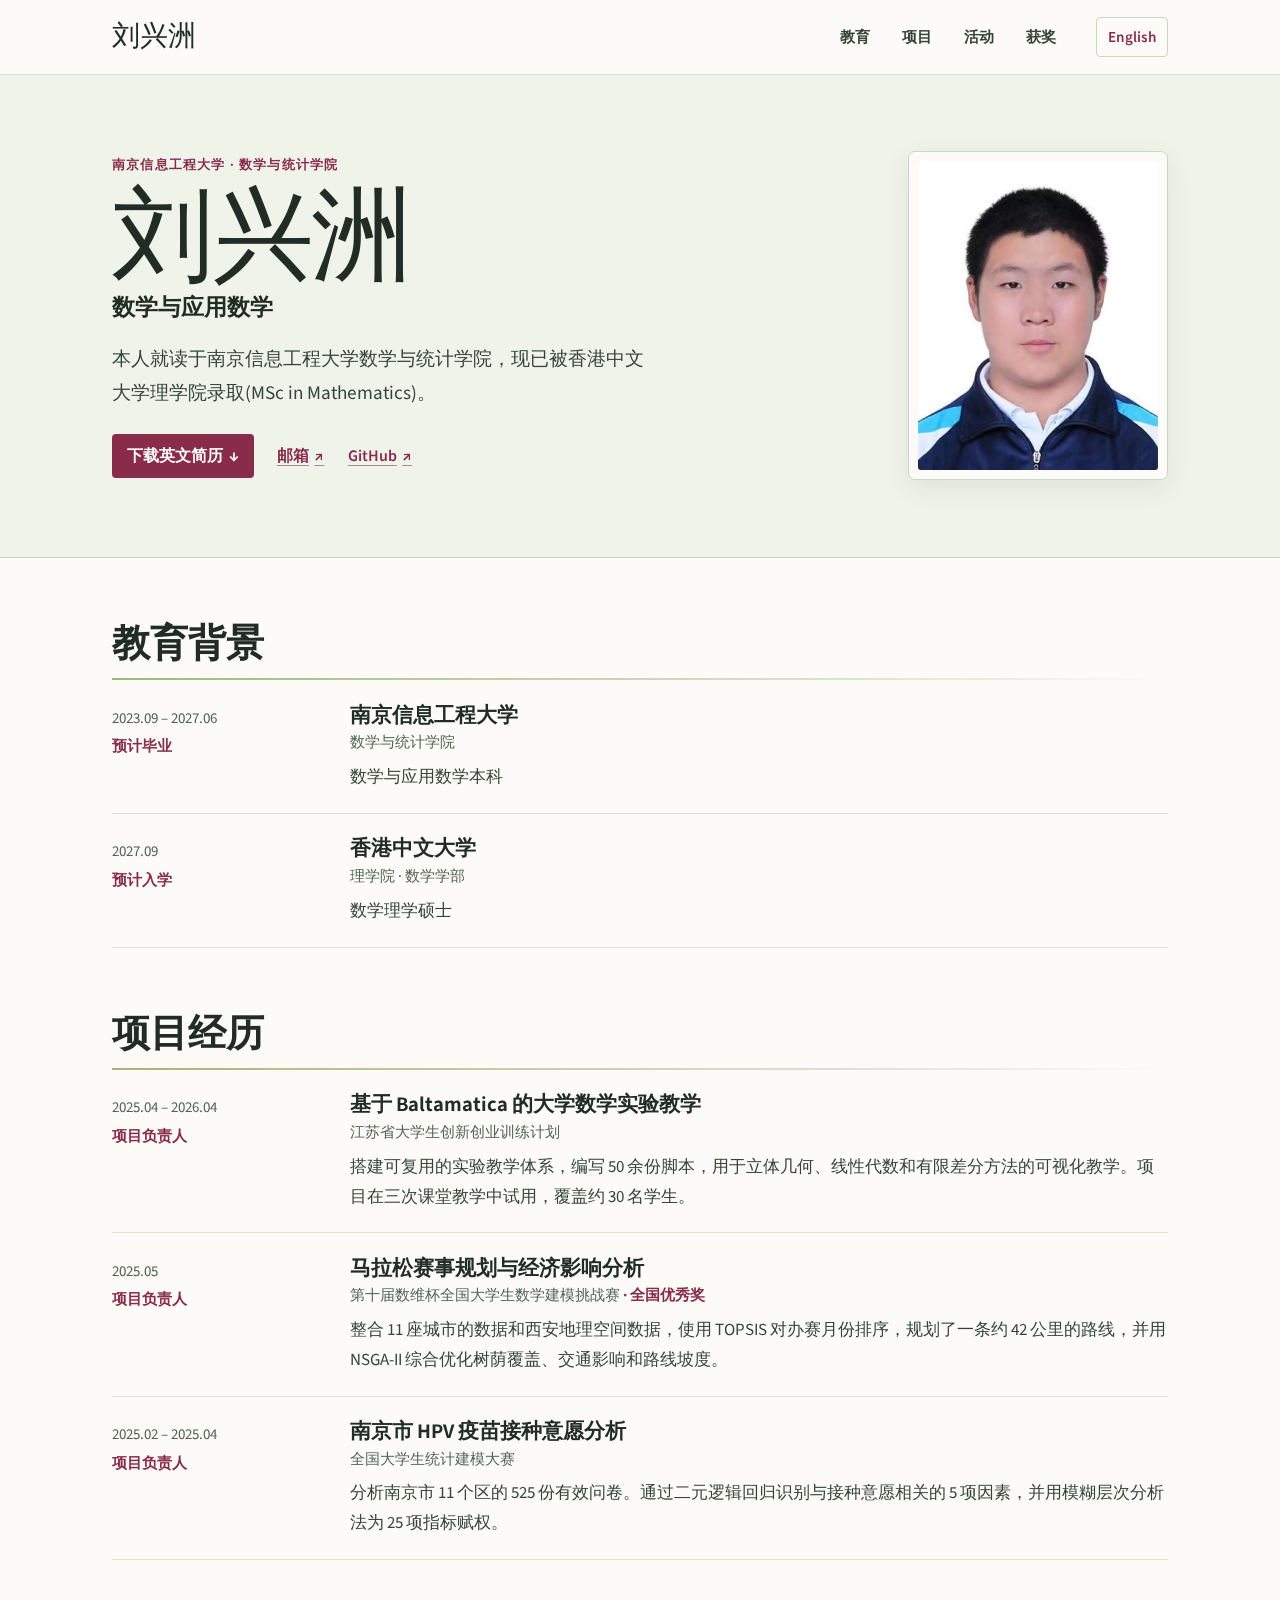
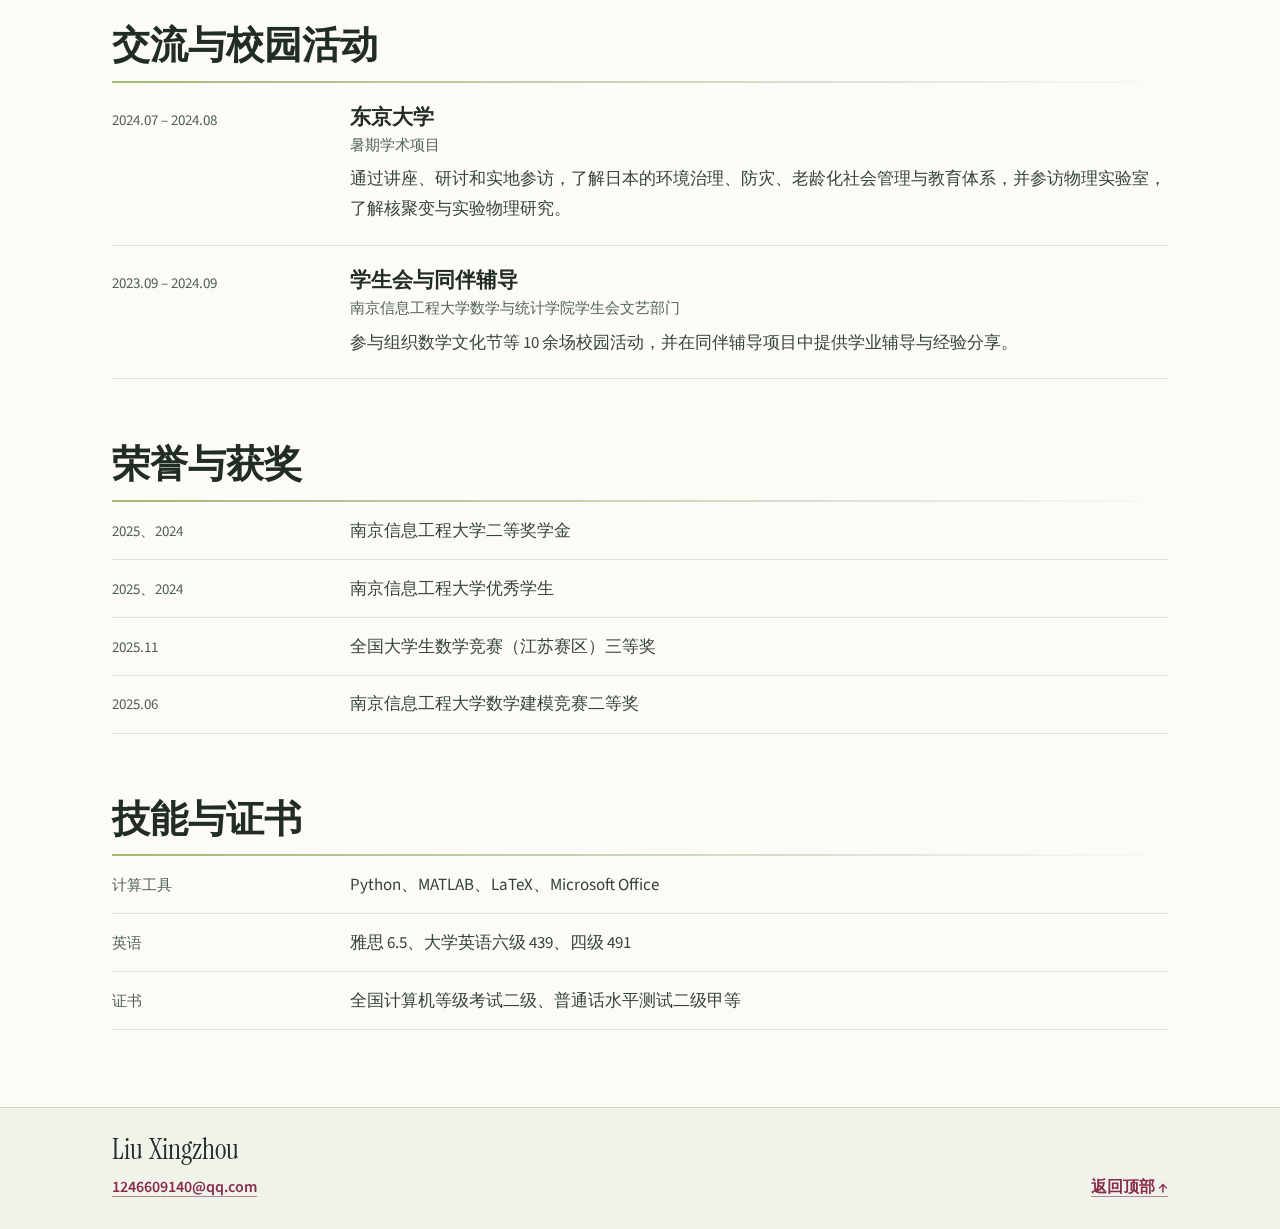
==== commit efd2c17e: "Update name header to display Chinese characters" ====
--- a/zh.html
+++ b/zh.html
@@ -29,7 +29,7 @@
       <div class="shell hero-layout">
         <div class="hero-copy">
           <p class="affiliation">南京信息工程大学 · 数学与统计学院</p>
-          <h1 id="name" lang="en">Liu Xingzhou</h1>
+          <h1 id="name" lang="cn">刘兴洲</h1>
           <p class="hero-subtitle">数学与应用数学</p>
           <p class="intro">本人就读于南京信息工程大学数学与统计学院，现已被香港中文大学理学院录取(MSc in Mathematics)。</p>
           <div class="hero-links">
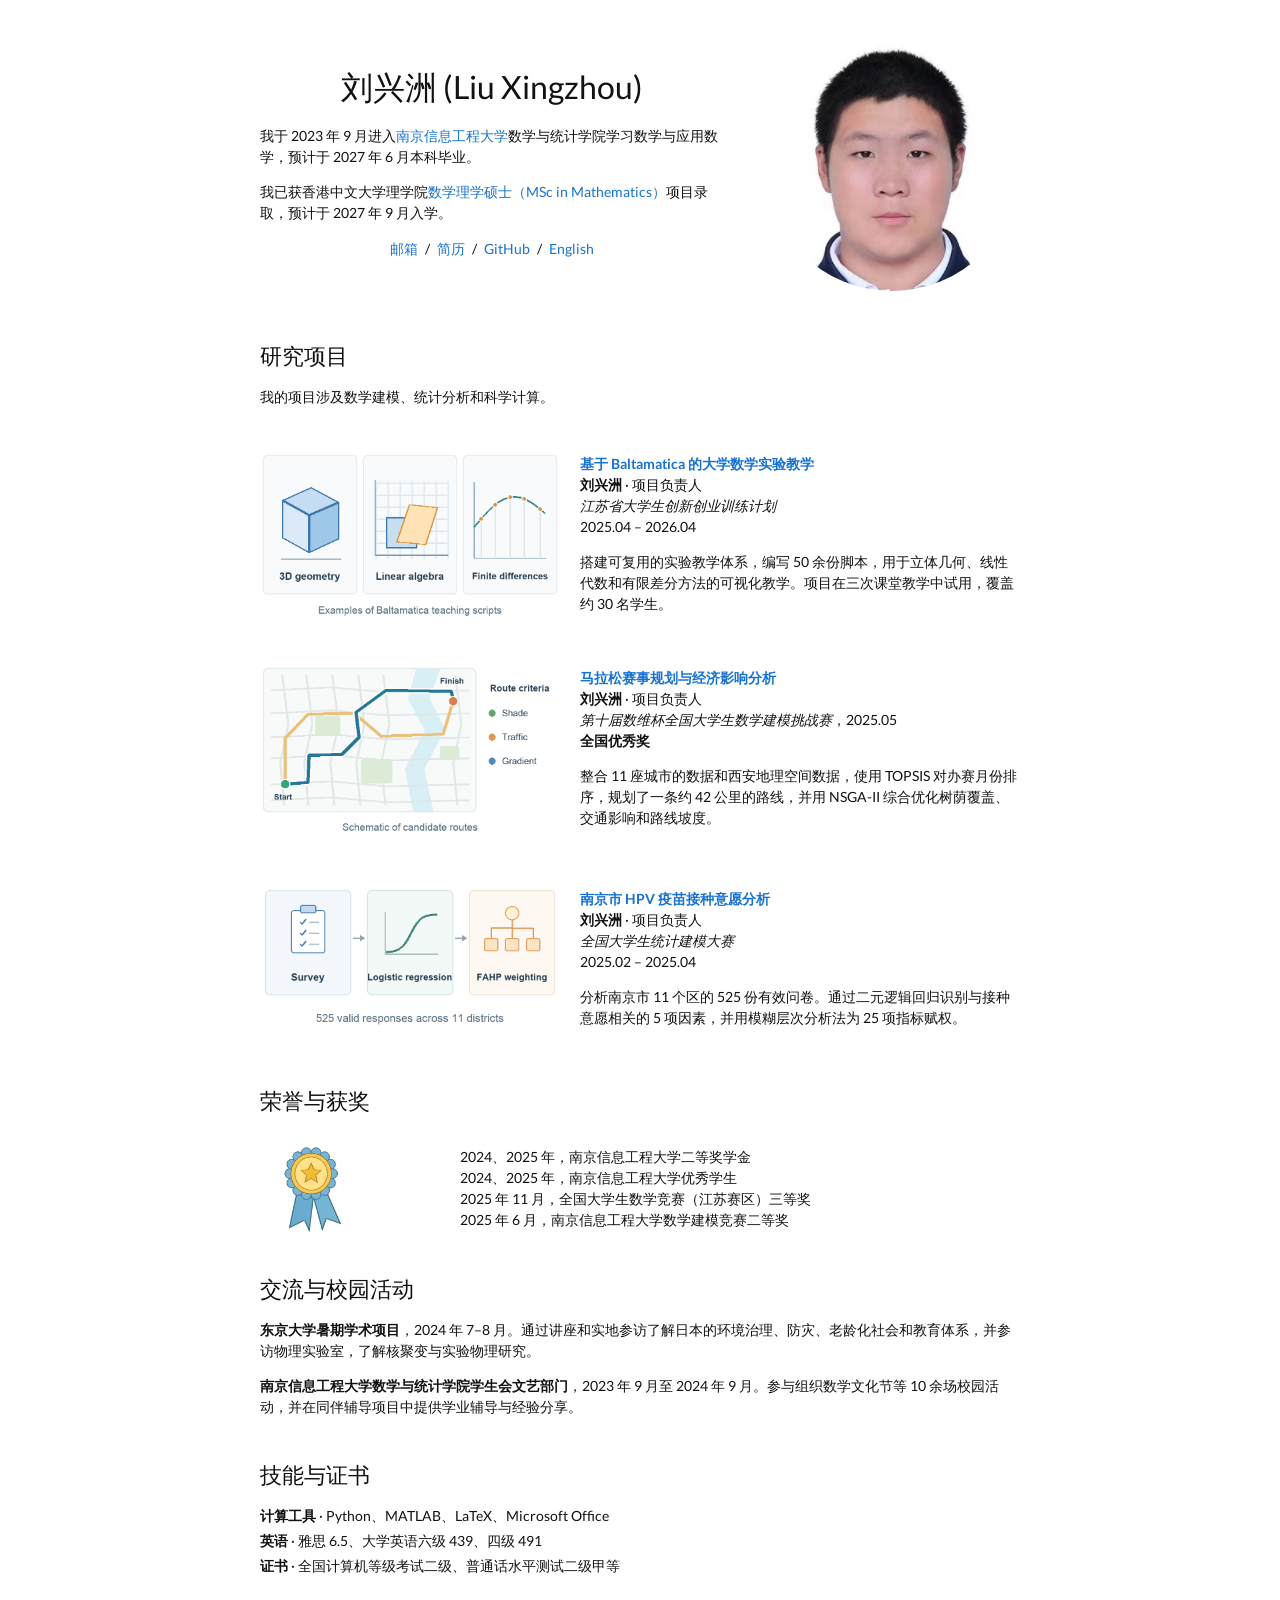
==== commit 5de7a890: "Rebuild homepage in the reference academic layout" ====
--- a/zh.html
+++ b/zh.html
@@ -3,164 +3,101 @@
 <head>
   <meta charset="utf-8">
   <meta name="viewport" content="width=device-width, initial-scale=1">
-  <meta name="description" content="Liu Xingzhou 的个人学术主页。南京信息工程大学数学与应用数学专业本科生。">
-  <title>Liu Xingzhou | 个人学术主页</title>
+  <meta name="description" content="刘兴洲的个人学术主页，包含教育经历、研究项目、获奖和简历。">
+  <title>刘兴洲 (Liu Xingzhou)</title>
   <link rel="alternate" hreflang="en" href="index.html">
   <link rel="icon" type="image/png" href="assets/favicon.png">
   <link rel="stylesheet" href="style.css">
 </head>
 <body id="top">
   <a class="skip-link" href="#main">跳转到正文</a>
-  <header class="site-header">
-    <div class="shell masthead">
-      <a class="wordmark" href="#top" lang="cn">刘兴洲</a>
-      <nav class="site-nav" aria-label="主导航">
-        <a href="#education">教育</a>
-        <a href="#projects">项目</a>
-        <a href="#experience">活动</a>
-        <a href="#honors">获奖</a>
-      </nav>
-      <a class="language-link" href="index.html" hreflang="en" lang="en">English</a>
-    </div>
-  </header>
+  <main class="page" id="main" tabindex="-1">
+    <section class="intro" id="education" aria-labelledby="name">
+      <div class="intro-bio">
+        <h1 id="name">刘兴洲 <span lang="en">(Liu Xingzhou)</span></h1>
+        <p>我于 <time datetime="2023-09">2023 年 9 月</time>进入<a href="https://www.nuist.edu.cn/">南京信息工程大学</a>数学与统计学院学习数学与应用数学，预计于 <time datetime="2027-06">2027 年 6 月</time>本科毕业。</p>
+        <p>我已获香港中文大学理学院<a href="https://www.gs.cuhk.edu.hk/programmes/science/msc-mathematics">数学理学硕士（MSc in Mathematics）</a>项目录取，预计于 <time datetime="2027-09">2027 年 9 月</time>入学。</p>
+        <nav class="intro-links" aria-label="个人链接">
+          <a href="mailto:1246609140@qq.com">邮箱</a><span aria-hidden="true">/</span>
+          <a href="assets/liu-xingzhou-cv.pdf" download>简历</a><span aria-hidden="true">/</span>
+          <a href="https://github.com/JasonDonaldLiu" lang="en">GitHub</a><span aria-hidden="true">/</span>
+          <a href="index.html" hreflang="en" lang="en">English</a>
+        </nav>
+      </div>
+      <a class="intro-photo" href="assets/portrait.jpg" aria-label="查看刘兴洲的照片">
+        <img src="assets/portrait.jpg" width="413" height="531" alt="刘兴洲的个人照片" fetchpriority="high">
+      </a>
+    </section>
 
-  <main id="main" tabindex="-1">
-    <section class="hero" aria-labelledby="name">
-      <div class="shell hero-layout">
-        <div class="hero-copy">
-          <p class="affiliation">南京信息工程大学 · 数学与统计学院</p>
-          <h1 id="name" lang="cn">刘兴洲</h1>
-          <p class="hero-subtitle">数学与应用数学</p>
-          <p class="intro">本人就读于南京信息工程大学数学与统计学院，现已被香港中文大学理学院录取(MSc in Mathematics)。</p>
-          <div class="hero-links">
-            <a class="primary-link" href="assets/liu-xingzhou-cv.pdf" download>下载英文简历 <span aria-hidden="true">↓</span></a>
-            <a class="text-link" href="mailto:1246609140@qq.com">邮箱 <span aria-hidden="true">↗</span></a>
-            <a class="text-link" href="https://github.com/JasonDonaldLiu" lang="en">GitHub <span aria-hidden="true">↗</span></a>
-          </div>
+    <section id="projects" aria-labelledby="research-title">
+      <div class="section-intro">
+        <h2 id="research-title">研究项目</h2>
+        <p>我的项目涉及数学建模、统计分析和科学计算。</p>
+      </div>
+      <article class="project" id="baltamatica">
+        <img class="project-figure" src="assets/baltamatica-diagram.png" width="900" height="561" alt="立体几何、矩阵变换和有限差分的教学示意图。">
+        <div class="project-copy">
+          <h3><a href="#baltamatica">基于 Baltamatica 的大学数学实验教学</a></h3>
+          <p class="project-meta"><strong>刘兴洲</strong> · 项目负责人<br>
+            <em>江苏省大学生创新创业训练计划</em><br>
+            <time datetime="2025-04">2025.04</time> – <time datetime="2026-04">2026.04</time>
+          </p>
+          <p>搭建可复用的实验教学体系，编写 50 余份脚本，用于立体几何、线性代数和有限差分方法的可视化教学。项目在三次课堂教学中试用，覆盖约 30 名学生。</p>
         </div>
-        <div class="portrait">
-          <img src="assets/portrait.jpg" width="413" height="531" alt="Liu Xingzhou 的个人照片" fetchpriority="high">
+      </article>
+      <article class="project" id="marathon">
+        <img class="project-figure" src="assets/marathon-diagram.png" width="900" height="555" alt="马拉松备选路线以及树荫、交通和坡度约束的示意图。" loading="lazy">
+        <div class="project-copy">
+          <h3><a href="#marathon">马拉松赛事规划与经济影响分析</a></h3>
+          <p class="project-meta"><strong>刘兴洲</strong> · 项目负责人<br>
+            <em>第十届数维杯全国大学生数学建模挑战赛</em>，<time datetime="2025-05">2025.05</time><br>
+            <strong>全国优秀奖</strong>
+          </p>
+          <p>整合 11 座城市的数据和西安地理空间数据，使用 TOPSIS 对办赛月份排序，规划了一条约 42 公里的路线，并用 NSGA-II 综合优化树荫覆盖、交通影响和路线坡度。</p>
         </div>
+      </article>
+      <article class="project" id="vaccination">
+        <img class="project-figure" src="assets/vaccination-diagram.png" width="900" height="540" alt="从问卷调查到逻辑回归和模糊层次分析的研究流程示意图。" loading="lazy">
+        <div class="project-copy">
+          <h3><a href="#vaccination">南京市 HPV 疫苗接种意愿分析</a></h3>
+          <p class="project-meta"><strong>刘兴洲</strong> · 项目负责人<br>
+            <em>全国大学生统计建模大赛</em><br>
+            <time datetime="2025-02">2025.02</time> – <time datetime="2025-04">2025.04</time>
+          </p>
+          <p>分析南京市 11 个区的 525 份有效问卷。通过二元逻辑回归识别与接种意愿相关的 5 项因素，并用模糊层次分析法为 25 项指标赋权。</p>
+        </div>
+      </article>
+    </section>
+
+    <section id="honors" aria-labelledby="awards-title">
+      <div class="section-intro">
+        <h2 id="awards-title">荣誉与获奖</h2>
+      </div>
+      <div class="awards-layout">
+        <img src="assets/awards-medal.png" width="96" height="112" alt="" loading="lazy">
+        <ul class="plain-list">
+          <li>2024、2025 年，南京信息工程大学二等奖学金</li>
+          <li>2024、2025 年，南京信息工程大学优秀学生</li>
+          <li>2025 年 11 月，全国大学生数学竞赛（江苏赛区）三等奖</li>
+          <li>2025 年 6 月，南京信息工程大学数学建模竞赛二等奖</li>
+        </ul>
       </div>
     </section>
 
-    <div class="shell content">
-      <section id="education" class="section" aria-labelledby="education-title">
-        <h2 id="education-title">教育背景</h2>
-        <article class="entry">
-          <div class="entry-meta">
-            <p><time datetime="2023-09">2023.09</time> – <time datetime="2027-06">2027.06</time></p>
-            <p class="role">预计毕业</p>
-          </div>
-          <div>
-            <h3>南京信息工程大学</h3>
-            <p class="context">数学与统计学院</p>
-            <p>数学与应用数学本科</p>
-          </div>
-        </article>
-        <article class="entry">
-          <div class="entry-meta">
-            <p><time datetime="2027-09">2027.09</time></p>
-            <p class="role">预计入学</p>
-          </div>
-          <div>
-            <h3>香港中文大学</h3>
-            <p class="context">理学院 · 数学学部</p>
-            <p>数学理学硕士</p>
-          </div>
-        </article>
-      </section>
+    <section class="plain-section" id="experience" aria-labelledby="activities-title">
+      <h2 id="activities-title">交流与校园活动</h2>
+      <p><strong>东京大学暑期学术项目</strong>，2024 年 7–8 月。通过讲座和实地参访了解日本的环境治理、防灾、老龄化社会和教育体系，并参访物理实验室，了解核聚变与实验物理研究。</p>
+      <p><strong>南京信息工程大学数学与统计学院学生会文艺部门</strong>，2023 年 9 月至 2024 年 9 月。参与组织数学文化节等 10 余场校园活动，并在同伴辅导项目中提供学业辅导与经验分享。</p>
+    </section>
 
-      <section id="projects" class="section" aria-labelledby="projects-title">
-        <h2 id="projects-title">项目经历</h2>
-        <article class="entry">
-          <div class="entry-meta">
-            <p><time datetime="2025-04">2025.04</time> – <time datetime="2026-04">2026.04</time></p>
-            <p class="role">项目负责人</p>
-          </div>
-          <div>
-            <h3>基于 Baltamatica 的大学数学实验教学</h3>
-            <p class="context">江苏省大学生创新创业训练计划</p>
-            <p>搭建可复用的实验教学体系，编写 50 余份脚本，用于立体几何、线性代数和有限差分方法的可视化教学。项目在三次课堂教学中试用，覆盖约 30 名学生。</p>
-          </div>
-        </article>
-        <article class="entry">
-          <div class="entry-meta">
-            <p><time datetime="2025-05">2025.05</time></p>
-            <p class="role">项目负责人</p>
-          </div>
-          <div>
-            <h3>马拉松赛事规划与经济影响分析</h3>
-            <p class="context">第十届数维杯全国大学生数学建模挑战赛 <span class="award-note">· 全国优秀奖</span></p>
-            <p>整合 11 座城市的数据和西安地理空间数据，使用 TOPSIS 对办赛月份排序，规划了一条约 42 公里的路线，并用 NSGA-II 综合优化树荫覆盖、交通影响和路线坡度。</p>
-          </div>
-        </article>
-        <article class="entry">
-          <div class="entry-meta">
-            <p><time datetime="2025-02">2025.02</time> – <time datetime="2025-04">2025.04</time></p>
-            <p class="role">项目负责人</p>
-          </div>
-          <div>
-            <h3>南京市 HPV 疫苗接种意愿分析</h3>
-            <p class="context">全国大学生统计建模大赛</p>
-            <p>分析南京市 11 个区的 525 份有效问卷。通过二元逻辑回归识别与接种意愿相关的 5 项因素，并用模糊层次分析法为 25 项指标赋权。</p>
-          </div>
-        </article>
-      </section>
-
-      <section id="experience" class="section" aria-labelledby="experience-title">
-        <h2 id="experience-title">交流与校园活动</h2>
-        <article class="entry">
-          <div class="entry-meta">
-            <p><time datetime="2024-07">2024.07</time> – <time datetime="2024-08">2024.08</time></p>
-          </div>
-          <div>
-            <h3>东京大学</h3>
-            <p class="context">暑期学术项目</p>
-            <p>通过讲座、研讨和实地参访，了解日本的环境治理、防灾、老龄化社会管理与教育体系，并参访物理实验室，了解核聚变与实验物理研究。</p>
-          </div>
-        </article>
-        <article class="entry">
-          <div class="entry-meta">
-            <p><time datetime="2023-09">2023.09</time> – <time datetime="2024-09">2024.09</time></p>
-          </div>
-          <div>
-            <h3>学生会与同伴辅导</h3>
-            <p class="context">南京信息工程大学数学与统计学院学生会文艺部门</p>
-            <p>参与组织数学文化节等 10 余场校园活动，并在同伴辅导项目中提供学业辅导与经验分享。</p>
-          </div>
-        </article>
-      </section>
-
-      <section id="honors" class="section" aria-labelledby="honors-title">
-        <h2 id="honors-title">荣誉与获奖</h2>
-        <ul class="detail-list">
-          <li><span class="row-label"><time datetime="2025">2025</time>、<time datetime="2024">2024</time></span><span>南京信息工程大学二等奖学金</span></li>
-          <li><span class="row-label"><time datetime="2025">2025</time>、<time datetime="2024">2024</time></span><span>南京信息工程大学优秀学生</span></li>
-          <li><time class="row-label" datetime="2025-11">2025.11</time><span>全国大学生数学竞赛（江苏赛区）三等奖</span></li>
-          <li><time class="row-label" datetime="2025-06">2025.06</time><span>南京信息工程大学数学建模竞赛二等奖</span></li>
-        </ul>
-      </section>
-
-      <section id="skills" class="section" aria-labelledby="skills-title">
-        <h2 id="skills-title">技能与证书</h2>
-        <ul class="detail-list">
-          <li><span class="row-label">计算工具</span><span>Python、MATLAB、LaTeX、Microsoft Office</span></li>
-          <li><span class="row-label">英语</span><span>雅思 6.5、大学英语六级 439、四级 491</span></li>
-          <li><span class="row-label">证书</span><span>全国计算机等级考试二级、普通话水平测试二级甲等</span></li>
-        </ul>
-      </section>
-    </div>
+    <section class="plain-section" id="skills" aria-labelledby="skills-title">
+      <h2 id="skills-title">技能与证书</h2>
+      <ul class="plain-list skills-list">
+        <li><strong>计算工具</strong> · Python、MATLAB、LaTeX、Microsoft Office</li>
+        <li><strong>英语</strong> · 雅思 6.5、大学英语六级 439、四级 491</li>
+        <li><strong>证书</strong> · 全国计算机等级考试二级、普通话水平测试二级甲等</li>
+      </ul>
+    </section>
   </main>
-
-  <footer class="site-footer">
-    <div class="shell footer-layout">
-      <div>
-        <p class="wordmark" lang="en">Liu Xingzhou</p>
-        <a class="text-link" href="mailto:1246609140@qq.com">1246609140@qq.com</a>
-      </div>
-      <a class="text-link" href="#top">返回顶部 <span aria-hidden="true">↑</span></a>
-    </div>
-  </footer>
 </body>
 </html>
--- a/style.css
+++ b/style.css
@@ -1,410 +1,238 @@
 @font-face {
-  font-family: "Instrument Serif";
-  src: url("assets/instrument-serif.ttf") format("truetype");
+  font-family: Lato;
+  src: url("assets/lato-regular.woff2") format("woff2");
+  font-style: normal;
   font-weight: 400;
   font-display: swap;
 }
 
 @font-face {
-  font-family: "Source Sans 3";
-  src: url("assets/source-sans-3.woff2") format("woff2");
-  font-weight: 200 900;
+  font-family: Lato;
+  src: url("assets/lato-bold.woff2") format("woff2");
+  font-style: normal;
+  font-weight: 700;
   font-display: swap;
 }
 
-:root {
-  color-scheme: light;
-  --paper: #fcfbf7;
-  --mist: #f0f3ea;
-  --ink: #202c24;
-  --text: #354439;
-  --muted: #506255;
-  --accent: #892c4b;
-  --dark-accent: #672038;
-  --rule: #dce2d6;
-  --hero-rule: #ccd7c2;
-  --section-rule: #a3b773;
-  --serif: "Instrument Serif", "STIX Two Text", Georgia, serif;
-  --sans: "Source Sans 3", system-ui, "PingFang SC", "Microsoft YaHei", sans-serif;
-  --gutter: clamp(1.25rem, 4vw, 2.5rem);
-}
-
-*, *::before, *::after {
+@font-face {
+  font-family: Lato;
+  src: url("assets/lato-italic.woff2") format("woff2");
+  font-style: italic;
+  font-weight: 400;
+  font-display: swap;
+}
+
+* {
   box-sizing: border-box;
 }
 
 body {
-  margin: 0;
-  background: var(--paper);
-  color: var(--text);
-  font-family: var(--sans);
-  font-size: 1.0625rem;
-  line-height: 1.6;
-}
-
-h1, h2, h3, p {
-  margin: 0;
+  margin: 8px;
+  background: #fff;
+  color: #111;
+  font: 14px/1.25 Lato, Verdana, "PingFang SC", "Microsoft YaHei", Helvetica, sans-serif;
+}
+
+html[lang="zh-CN"] body {
+  line-height: 1.5;
 }
 
 a {
-  color: var(--accent);
-  text-underline-offset: 0.24em;
+  color: #1772d0;
+  text-decoration: none;
 }
 
 a:hover {
-  color: var(--dark-accent);
+  color: #a55305;
+  text-decoration: underline;
 }
 
 a:focus-visible {
-  outline: 2px solid var(--accent);
-  outline-offset: 4px;
-}
-
-.shell {
-  width: min(100% - var(--gutter) * 2, 66rem);
+  outline: 2px solid #1772d0;
+  outline-offset: 3px;
+}
+
+.page {
+  max-width: 800px;
   margin-inline: auto;
+  padding-bottom: 24px;
 }
 
 .skip-link {
   position: absolute;
+  top: 8px;
+  left: 8px;
+  transform: translateY(calc(-100% - 8px));
+  padding: 8px;
+  background: white;
   z-index: 1;
-  top: 0.75rem;
-  left: var(--gutter);
-  padding: 0.5rem 0.85rem;
-  transform: translateY(calc(-100% - 0.75rem));
-  background: var(--paper);
 }
 
 .skip-link:focus {
   transform: none;
 }
 
-.site-header {
-  border-bottom: 1px solid var(--rule);
-}
-
-.masthead {
+.intro {
   display: grid;
-  grid-template-columns: 1fr auto auto;
-  grid-template-areas: "name nav language";
+  grid-template-columns: 63% 37%;
   align-items: center;
-  gap: clamp(1rem, 3.2vw, 2.5rem);
-  min-height: 4.6rem;
-}
-
-.wordmark {
-  grid-area: name;
-  width: fit-content;
-  color: var(--ink);
-  font-family: var(--serif);
-  font-size: 1.75rem;
-  line-height: 1.1;
-  text-decoration: none;
-}
-
-.site-nav {
-  grid-area: nav;
+  min-height: 311px;
+}
+
+.intro-bio {
+  padding: 20px;
+}
+
+h1 {
+  margin: 0 0 18px;
+  font-size: 32px;
+  font-weight: 400;
+  line-height: 1.2;
+  text-align: center;
+}
+
+.intro-bio p {
+  margin: 0 0 14px;
+}
+
+.intro-links {
   display: flex;
   flex-wrap: wrap;
-  gap: 0.15rem clamp(0.85rem, 3vw, 2rem);
-}
-
-.site-nav a,
-.language-link {
-  display: inline-flex;
+  justify-content: center;
+  gap: 4px 7px;
+  margin-top: 15px;
+}
+
+.intro-photo {
+  display: block;
+  margin: 24px 20px 26px;
+}
+
+.intro-photo img {
+  display: block;
+  width: 100%;
+  max-width: 256px;
+  height: auto;
+  aspect-ratio: 1;
+  object-fit: cover;
+  object-position: center 17%;
+  border-radius: 50%;
+}
+
+.section-intro,
+.plain-section {
+  padding: 20px 20px 7px;
+}
+
+h2 {
+  margin: 0;
+  font-size: 22px;
+  font-weight: 400;
+}
+
+.section-intro p,
+.plain-section p {
+  margin: 14px 0;
+}
+
+.project {
+  display: grid;
+  grid-template-columns: minmax(0, min(300px, 40%)) minmax(0, 1fr);
   align-items: center;
-  min-height: 2.5rem;
-  font-size: 0.95rem;
-  font-weight: 600;
-  text-decoration: none;
-}
-
-.site-nav a {
-  color: var(--text);
-}
-
-.site-nav a:hover {
-  color: var(--accent);
-  text-decoration: underline;
-}
-
-.language-link {
-  grid-area: language;
-  justify-content: center;
-  justify-self: end;
-  min-width: 3.75rem;
-  padding-inline: 0.7rem;
-  border: 1px solid var(--hero-rule);
-  border-radius: 4px;
-}
-
-.language-link:hover {
-  background: var(--mist);
-}
-
-.hero {
-  background: var(--mist);
-  border-bottom: 1px solid var(--hero-rule);
-}
-
-.hero-layout {
-  display: grid;
-  grid-template-columns: minmax(0, 1fr) clamp(12.5rem, 23vw, 16.25rem);
-  align-items: center;
-  column-gap: clamp(2.25rem, 9vw, 8.5rem);
-  padding-block: clamp(3.25rem, 6vw, 5.5rem);
-}
-
-.affiliation {
-  color: var(--accent);
-  font-size: 0.82rem;
-  font-weight: 650;
-  letter-spacing: 0.09em;
-  text-transform: uppercase;
-}
-
-h1 {
-  margin-block: 0.62rem 0.32rem;
-  color: var(--ink);
-  font-family: var(--serif);
-  font-size: clamp(3.45rem, 8vw, 6.5rem);
-  font-weight: 400;
-  letter-spacing: -0.022em;
-  line-height: 0.98;
-}
-
-.hero-subtitle {
-  color: var(--ink);
-  font-size: clamp(1.12rem, 2.2vw, 1.45rem);
-  font-weight: 600;
-  line-height: 1.4;
-}
-
-.intro {
-  max-width: 34rem;
-  margin-block: 1.1rem 1.55rem;
-  font-size: clamp(1.0625rem, 1.7vw, 1.2rem);
-}
-
-.hero-links {
-  display: flex;
-  flex-wrap: wrap;
-  align-items: center;
-  gap: 0.3rem clamp(0.9rem, 3vw, 1.45rem);
-}
-
-.hero-links a {
-  display: inline-flex;
-  align-items: center;
-  gap: 0.35rem;
-  min-height: 2.75rem;
-  white-space: nowrap;
-}
-
-.primary-link {
-  padding: 0.5rem 0.94rem;
-  border-radius: 4px;
-  background: var(--accent);
-  color: #fff;
-  font-size: 1rem;
-  font-weight: 650;
-  text-decoration: none;
-}
-
-.primary-link:hover {
-  background: var(--dark-accent);
-  color: #fff;
-}
-
-.text-link {
-  font-size: 1rem;
-  font-weight: 600;
-  text-decoration-color: #ac8893;
-}
-
-.text-link:hover {
-  text-decoration-color: currentColor;
-}
-
-.portrait {
-  padding: 0.55rem;
-  border: 1px solid var(--hero-rule);
-  border-radius: 7px;
-  background: var(--paper);
-  box-shadow: 0 8px 26px rgb(32 44 36 / 8%);
-}
-
-.portrait img {
+  gap: 20px;
+  padding: 12px 20px 16px;
+}
+
+.project-figure {
   display: block;
   width: 100%;
   height: auto;
-  border-radius: 3px;
-}
-
-.content {
-  padding-block: clamp(2.65rem, 5vw, 4.5rem) clamp(3.5rem, 6vw, 5rem);
-}
-
-.section + .section {
-  margin-top: clamp(2.5rem, 6vw, 4rem);
-}
-
-h2 {
-  padding-bottom: 0.62rem;
-  border-bottom: 2px solid var(--section-rule);
-  border-image: linear-gradient(90deg, var(--section-rule), var(--rule) 70%, transparent) 1;
-  color: var(--ink);
-  font-family: var(--serif);
-  font-size: clamp(2.45rem, 4.4vw, 3.55rem);
-  font-weight: 400;
-  letter-spacing: -0.018em;
-  line-height: 1.12;
-}
-
-.entry, .detail-list li {
+}
+
+.project-copy h3 {
+  margin: 0;
+  font-size: 14px;
+  font-weight: 700;
+}
+
+.project-meta {
+  margin: 0;
+}
+
+.project-copy > p:last-child {
+  margin: 14px 0 0;
+}
+
+.awards-layout {
   display: grid;
-  grid-template-columns: 11.75rem minmax(0, 1fr);
-  gap: clamp(1.5rem, 4vw, 3.15rem);
-  border-bottom: 1px solid var(--rule);
-}
-
-.entry {
-  padding-block: 1.32rem;
-}
-
-.entry-meta,
-.row-label {
-  color: var(--muted);
-  font-size: 0.94rem;
-  font-variant-numeric: tabular-nums;
-}
-
-.entry-meta {
-  padding-top: 0.19rem;
-}
-
-.role {
-  margin-top: 0.15rem;
-  color: var(--accent);
-  font-weight: 600;
-}
-
-h3 {
-  color: var(--ink);
-  font-size: clamp(1.2rem, 2.3vw, 1.47rem);
-  font-weight: 650;
-  line-height: 1.28;
-}
-
-.context {
-  margin-top: 0.26rem;
-  color: var(--muted);
-  font-size: 0.96rem;
-  line-height: 1.4;
-}
-
-.context + p {
-  margin-top: 0.52rem;
-}
-
-.award-note {
-  color: var(--accent);
-  font-weight: 650;
-}
-
-.detail-list {
+  grid-template-columns: 180px minmax(0, 1fr);
+  align-items: center;
+  gap: 20px;
+  padding: 16px 20px;
+}
+
+.awards-layout img {
+  display: block;
+  width: 82px;
+  height: auto;
+  margin-left: 10px;
+}
+
+.plain-list {
   margin: 0;
   padding: 0;
   list-style: none;
 }
 
-.detail-list li {
-  align-items: baseline;
-  padding-block: 0.85rem;
-}
-
-.site-footer {
-  border-top: 1px solid var(--hero-rule);
-  background: var(--mist);
-}
-
-.footer-layout {
-  display: flex;
-  flex-wrap: wrap;
-  align-items: end;
-  justify-content: space-between;
-  gap: 0.8rem 1rem;
-  padding-block: 1.7rem;
-}
-
-.site-footer .wordmark {
-  margin-bottom: 0.35rem;
-}
-
-html[lang="zh-CN"] body {
-  line-height: 1.75;
-}
-
-html[lang="zh-CN"] h2 {
-  padding-bottom: 0.85rem;
-  font-family: var(--sans);
-  font-size: clamp(1.75rem, 4.4vw, 2.4rem);
-  font-weight: 600;
-  letter-spacing: 0;
-}
-
-html[lang="zh-CN"] h3 {
-  font-size: clamp(1.13rem, 2.3vw, 1.3rem);
-}
-
-@media (max-width: 45rem) {
-  .masthead {
-    grid-template-columns: 1fr auto;
-    grid-template-areas: "name language" "nav nav";
-    row-gap: 0.1rem;
-    padding-top: 0.58rem;
-  }
-
-  .site-nav {
-    gap: 0.05rem clamp(1rem, 4vw, 1.8rem);
-  }
-
-  .hero-layout {
+.skills-list {
+  margin-top: 14px;
+}
+
+.skills-list li + li {
+  margin-top: 4px;
+}
+
+@media (max-width: 600px) {
+  .intro {
     grid-template-columns: 1fr;
-    gap: 1.5rem;
-    padding-block: 2rem 2.25rem;
-  }
-
-  .portrait {
+    min-height: auto;
+  }
+
+  .intro-photo {
     grid-row: 1;
-    width: clamp(7.3rem, 28vw, 9.5rem);
-    padding: 0.32rem;
+    width: min(170px, 55vw);
+    margin: 20px auto 0;
   }
 
   h1 {
-    font-size: clamp(3.15rem, 12vw, 5.4rem);
-  }
-
-  .entry,
-  .detail-list li {
+    font-size: 28px;
+  }
+
+  .intro-bio,
+  .section-intro,
+  .plain-section,
+  .project,
+  .awards-layout {
+    padding-inline: 12px;
+  }
+
+  .project {
     grid-template-columns: 1fr;
-    gap: 0.34rem;
-  }
-
-  .entry-meta {
-    display: flex;
-    flex-wrap: wrap;
-    gap: 0.15rem 0.8rem;
-    padding-top: 0;
-  }
-
-  .entry-meta .role {
-    margin-top: 0;
-  }
-}
-
-@media (prefers-reduced-motion: no-preference) {
-  html {
-    scroll-behavior: smooth;
-  }
-}
+    gap: 10px;
+  }
+
+  .project-figure {
+    max-width: 300px;
+    justify-self: center;
+  }
+
+  .awards-layout {
+    grid-template-columns: 66px minmax(0, 1fr);
+    gap: 10px;
+  }
+
+  .awards-layout img {
+    width: 60px;
+    margin: 0;
+  }
+}
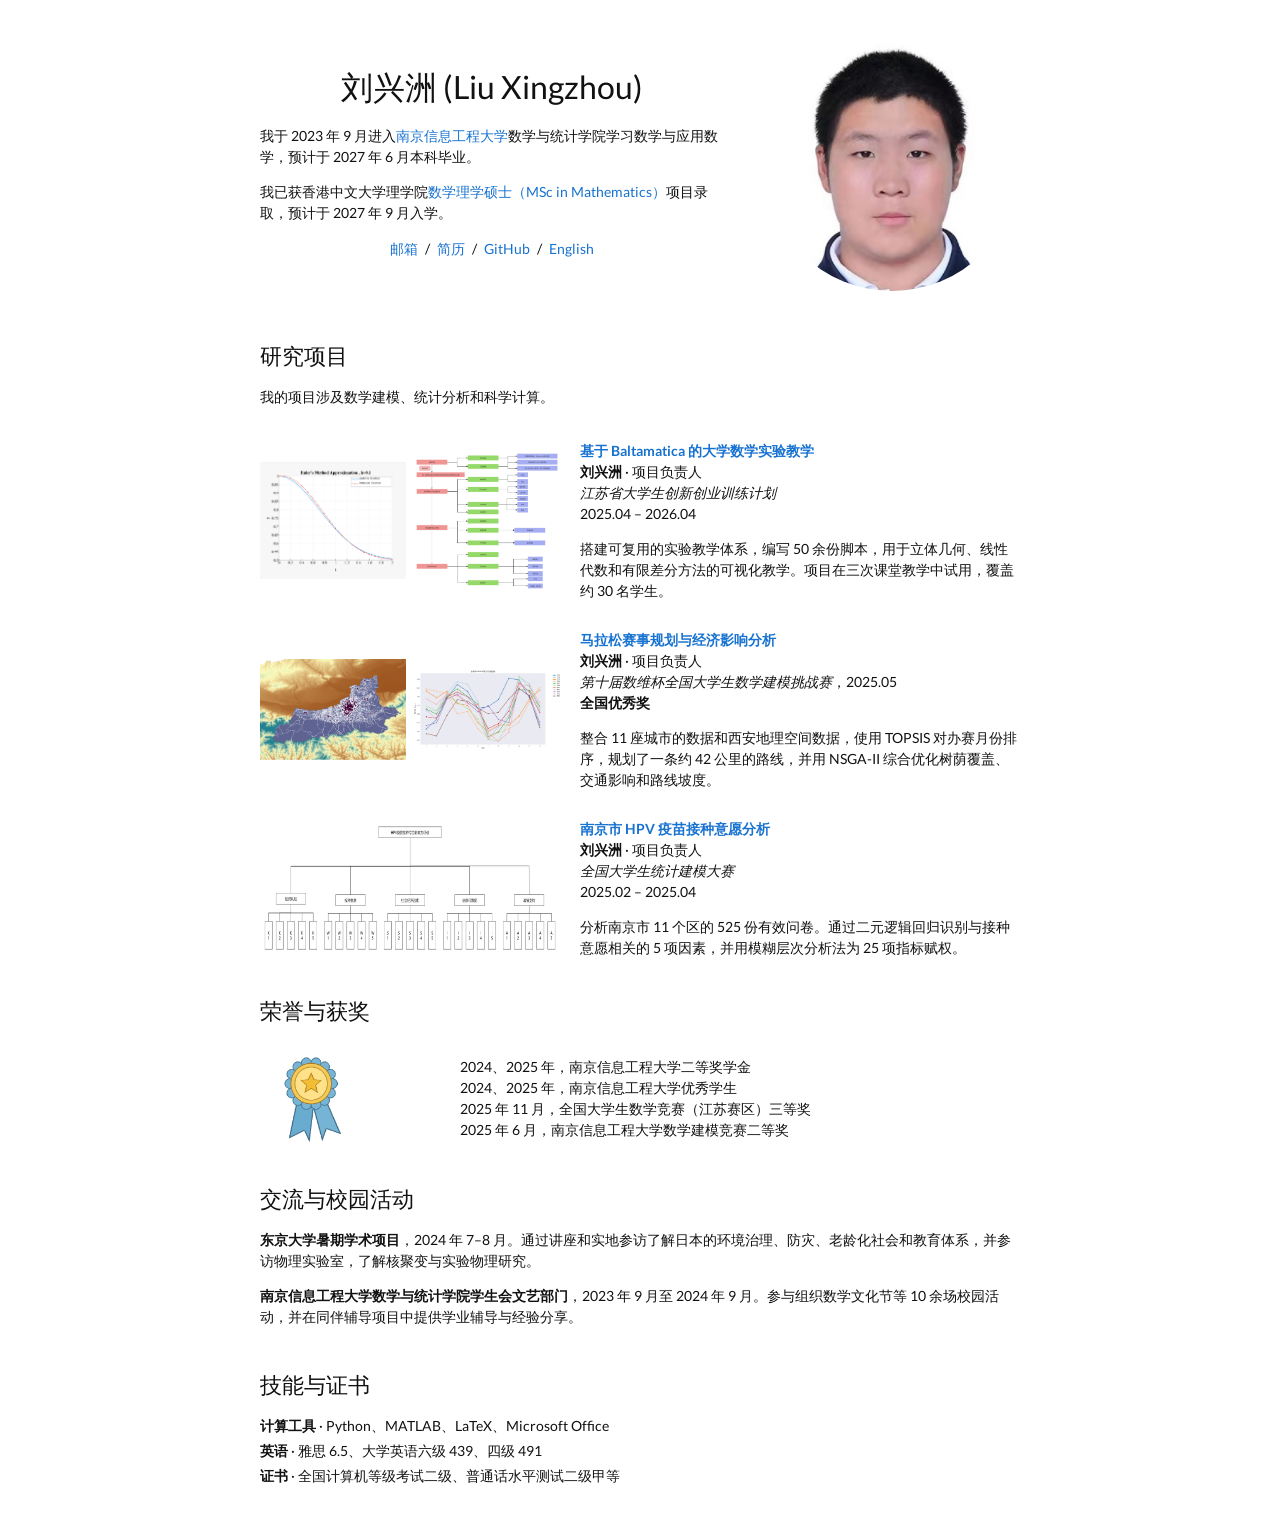
==== commit a9ad079f: "Replace research project images with original figures" ====
--- a/zh.html
+++ b/zh.html
@@ -35,7 +35,14 @@
         <p>我的项目涉及数学建模、统计分析和科学计算。</p>
       </div>
       <article class="project" id="baltamatica">
-        <img class="project-figure" src="assets/baltamatica-diagram.png" width="900" height="561" alt="立体几何、矩阵变换和有限差分的教学示意图。">
+        <div class="project-media">
+          <a href="assets/baltamatica-euler.png">
+            <img src="assets/baltamatica-euler.png" width="1199" height="961" alt="步长为 0.1 时欧拉法数值解与解析解的对比。">
+          </a>
+          <a href="assets/baltamatica-workflow.jpg">
+            <img src="assets/baltamatica-workflow.jpg" width="3830" height="3673" alt="北太天元教学项目流程图，涵盖准备、平台定制、课堂实践与评估。" loading="lazy">
+          </a>
+        </div>
         <div class="project-copy">
           <h3><a href="#baltamatica">基于 Baltamatica 的大学数学实验教学</a></h3>
           <p class="project-meta"><strong>刘兴洲</strong> · 项目负责人<br>
@@ -46,7 +53,14 @@
         </div>
       </article>
       <article class="project" id="marathon">
-        <img class="project-figure" src="assets/marathon-diagram.png" width="900" height="555" alt="马拉松备选路线以及树荫、交通和坡度约束的示意图。" loading="lazy">
+        <div class="project-media">
+          <a href="assets/marathon-terrain.png">
+            <img src="assets/marathon-terrain.png" width="822" height="566" alt="西安地形及道路网络图。" loading="lazy">
+          </a>
+          <a href="assets/marathon-topsis.png">
+            <img src="assets/marathon-topsis.png" width="832" height="450" alt="11 座城市的月度 TOPSIS 得分趋势图。" loading="lazy">
+          </a>
+        </div>
         <div class="project-copy">
           <h3><a href="#marathon">马拉松赛事规划与经济影响分析</a></h3>
           <p class="project-meta"><strong>刘兴洲</strong> · 项目负责人<br>
@@ -57,7 +71,11 @@
         </div>
       </article>
       <article class="project" id="vaccination">
-        <img class="project-figure" src="assets/vaccination-diagram.png" width="900" height="540" alt="从问卷调查到逻辑回归和模糊层次分析的研究流程示意图。" loading="lazy">
+        <div class="project-media">
+          <a href="assets/hpv-evaluation-framework.png">
+            <img src="assets/hpv-evaluation-framework.png" width="1134" height="512" alt="HPV 疫苗接种综合影响力评价框架，包含 5 个维度和 25 项指标。" loading="lazy">
+          </a>
+        </div>
         <div class="project-copy">
           <h3><a href="#vaccination">南京市 HPV 疫苗接种意愿分析</a></h3>
           <p class="project-meta"><strong>刘兴洲</strong> · 项目负责人<br>
--- a/style.css
+++ b/style.css
@@ -143,7 +143,20 @@
   padding: 12px 20px 16px;
 }
 
-.project-figure {
+.project-media {
+  display: flex;
+  align-items: center;
+  gap: 8px;
+  width: 100%;
+}
+
+.project-media a {
+  flex: 1;
+  min-width: 0;
+  cursor: zoom-in;
+}
+
+.project-media img {
   display: block;
   width: 100%;
   height: auto;
@@ -221,7 +234,7 @@
     gap: 10px;
   }
 
-  .project-figure {
+  .project-media {
     max-width: 300px;
     justify-self: center;
   }
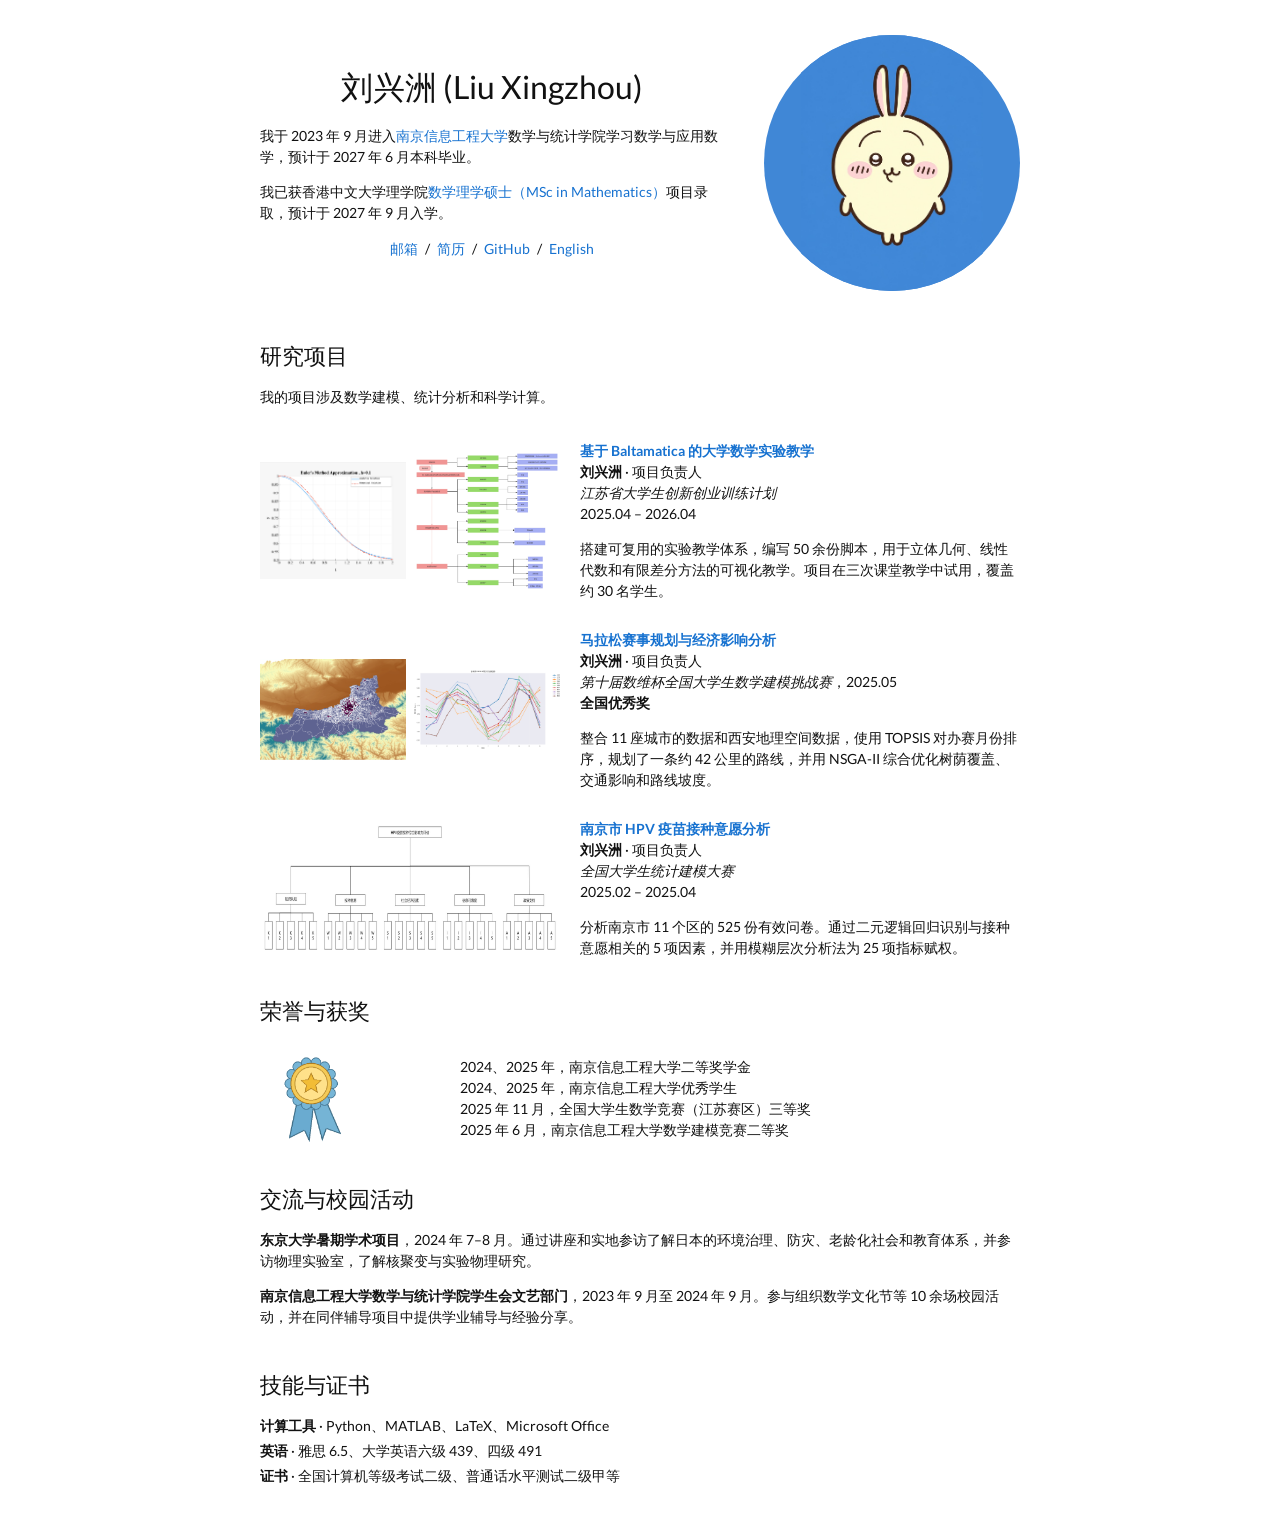
==== commit 5c013ddf: "Use the blue-background Usagi homepage avatar" ====
--- a/zh.html
+++ b/zh.html
@@ -24,8 +24,8 @@
           <a href="index.html" hreflang="en" lang="en">English</a>
         </nav>
       </div>
-      <a class="intro-photo" href="assets/portrait.jpg" aria-label="查看刘兴洲的照片">
-        <img src="assets/portrait.jpg" width="413" height="531" alt="刘兴洲的个人照片" fetchpriority="high">
+      <a class="intro-photo" href="assets/usagi-avatar.jpg" aria-label="查看乌萨奇头像">
+        <img src="assets/usagi-avatar.jpg" width="413" height="579" alt="《Chiikawa》里的黄色兔子乌萨奇" fetchpriority="high">
       </a>
     </section>
 
--- a/style.css
+++ b/style.css
@@ -114,8 +114,8 @@
   max-width: 256px;
   height: auto;
   aspect-ratio: 1;
-  object-fit: cover;
-  object-position: center 17%;
+  object-fit: contain;
+  background-color: #4087d6;
   border-radius: 50%;
 }
 
